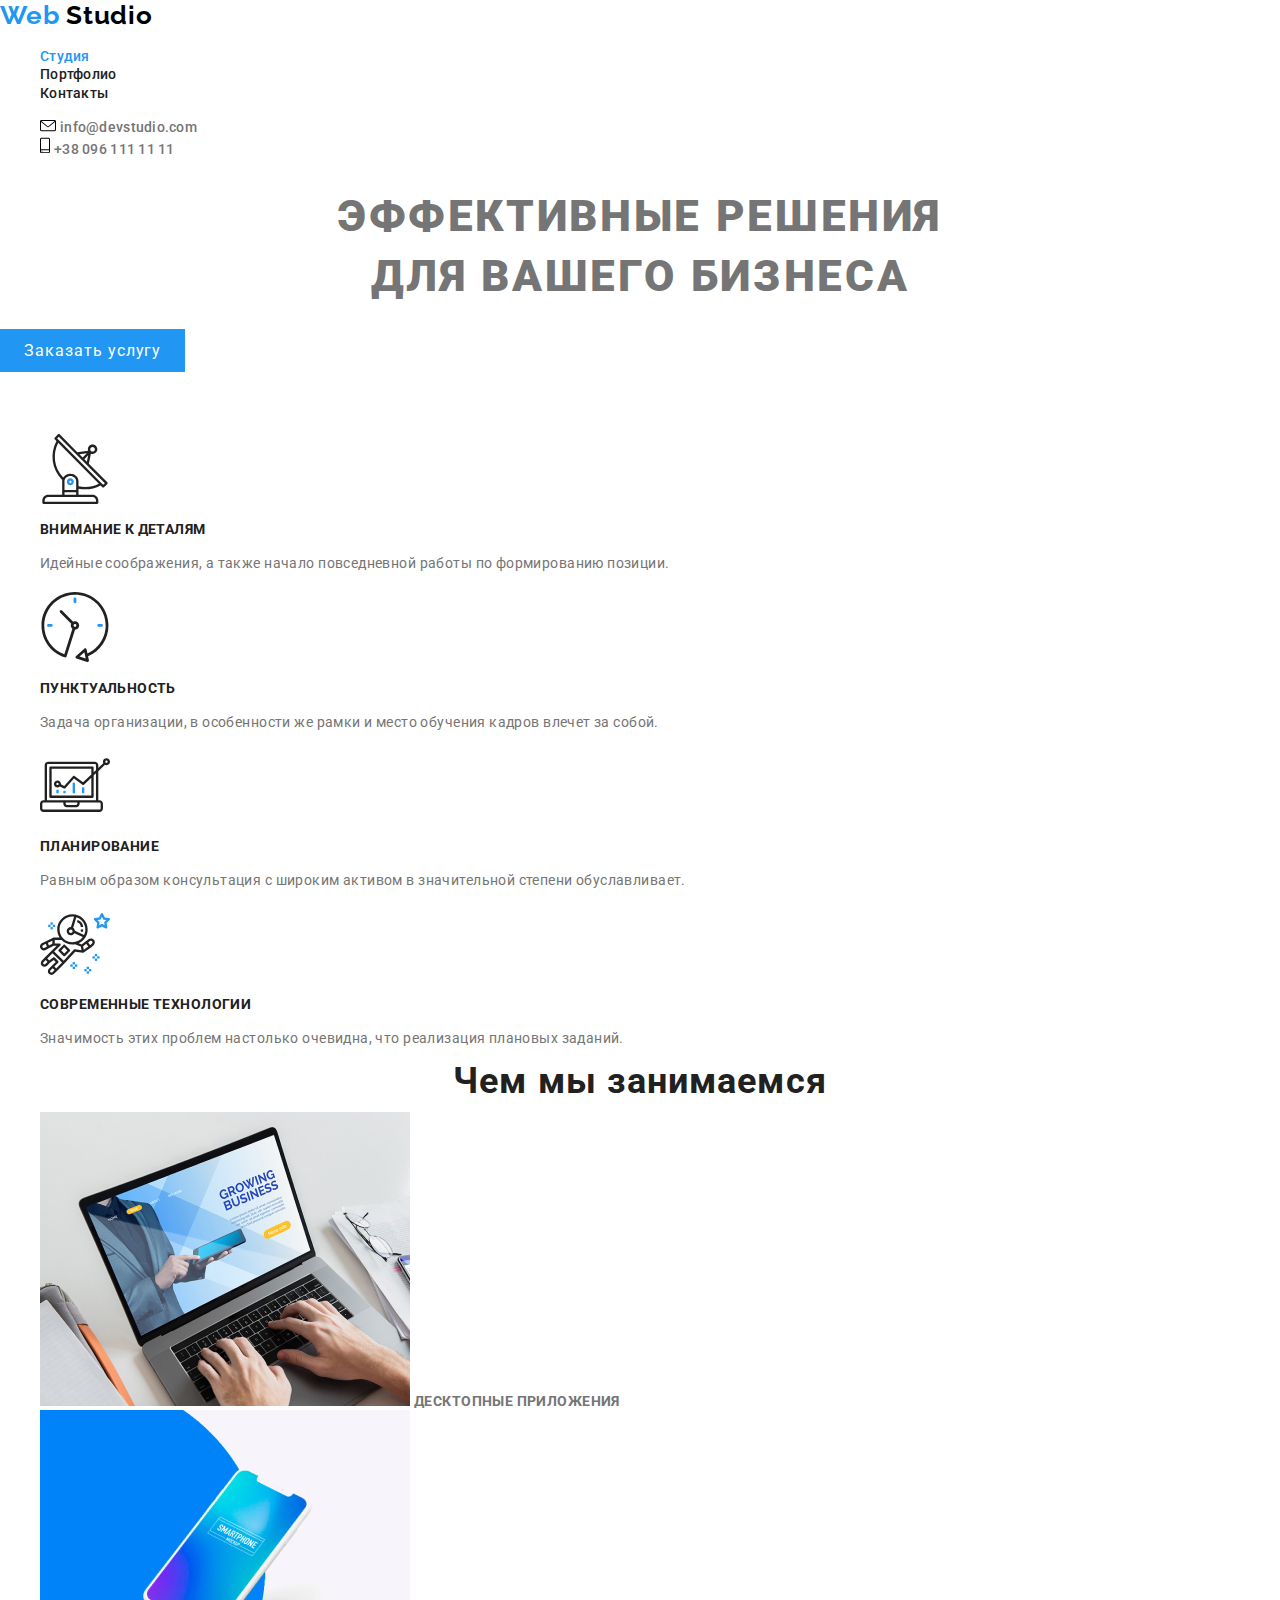
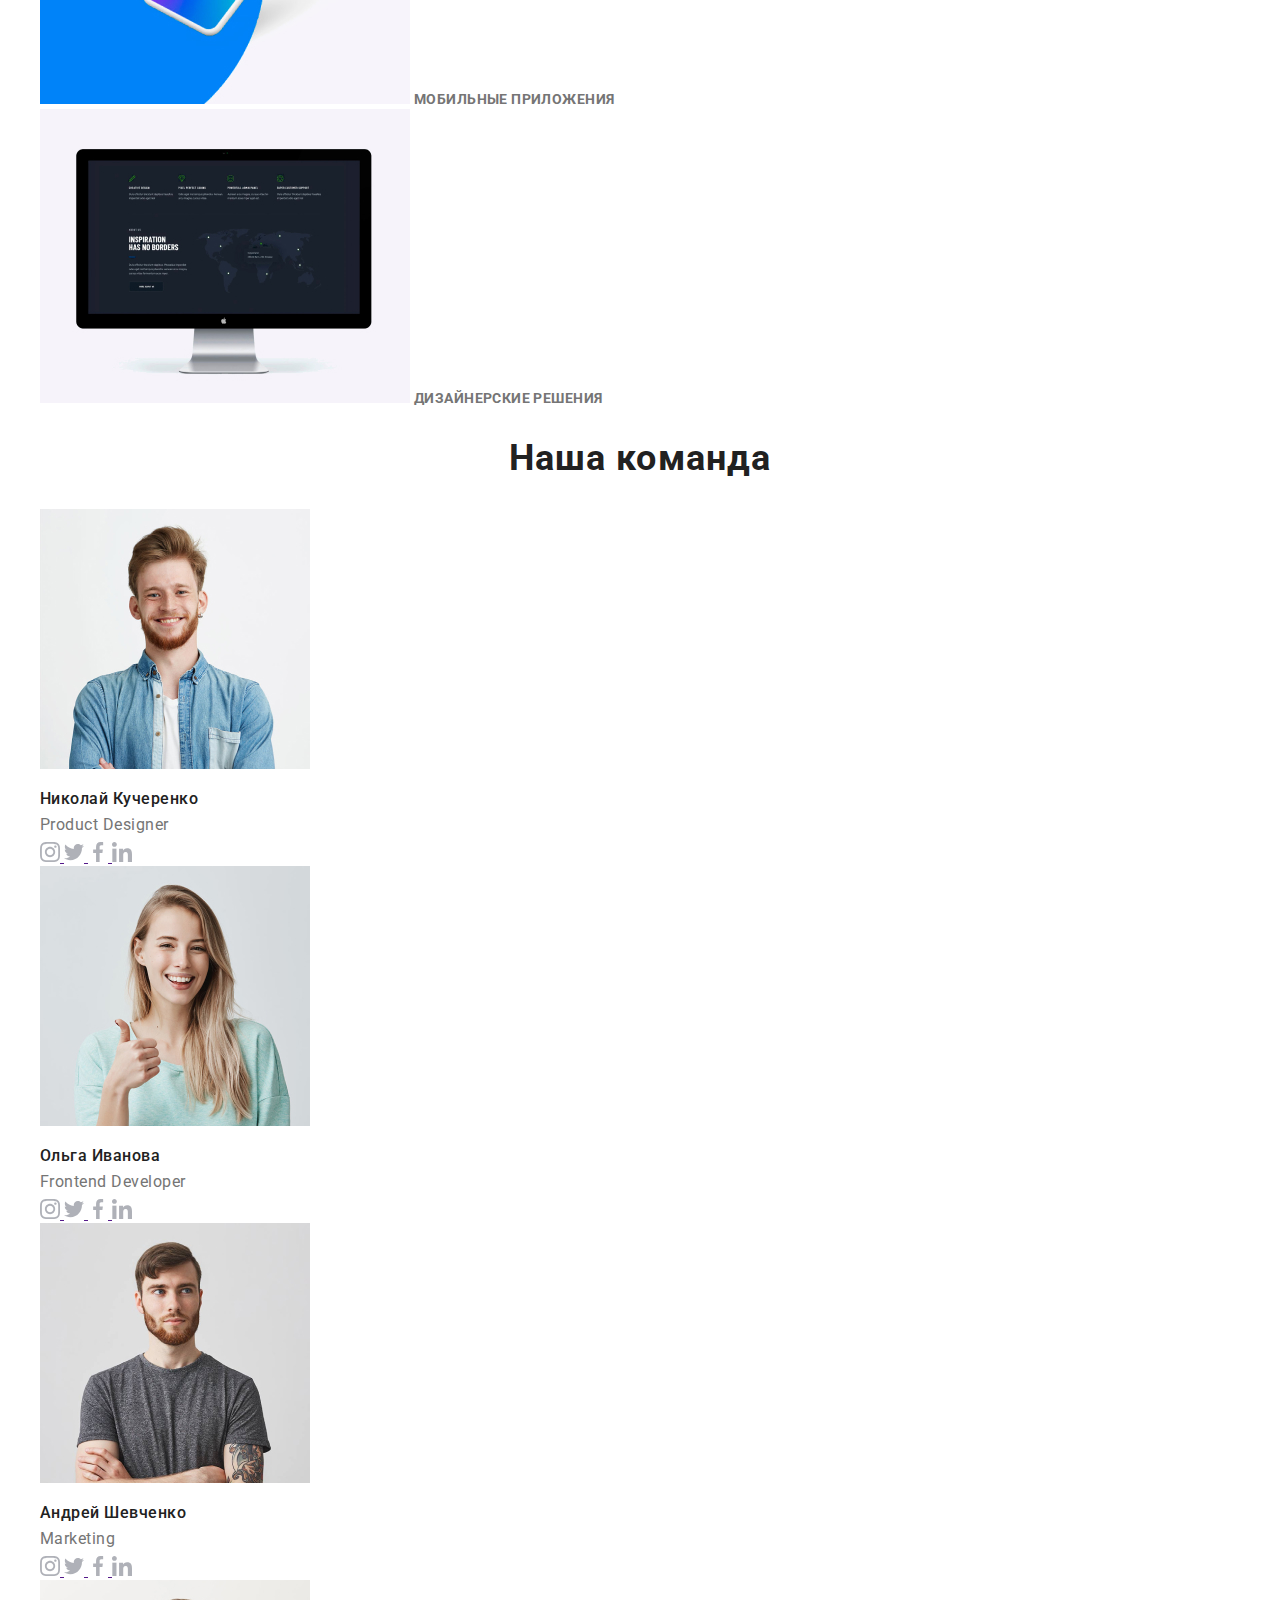
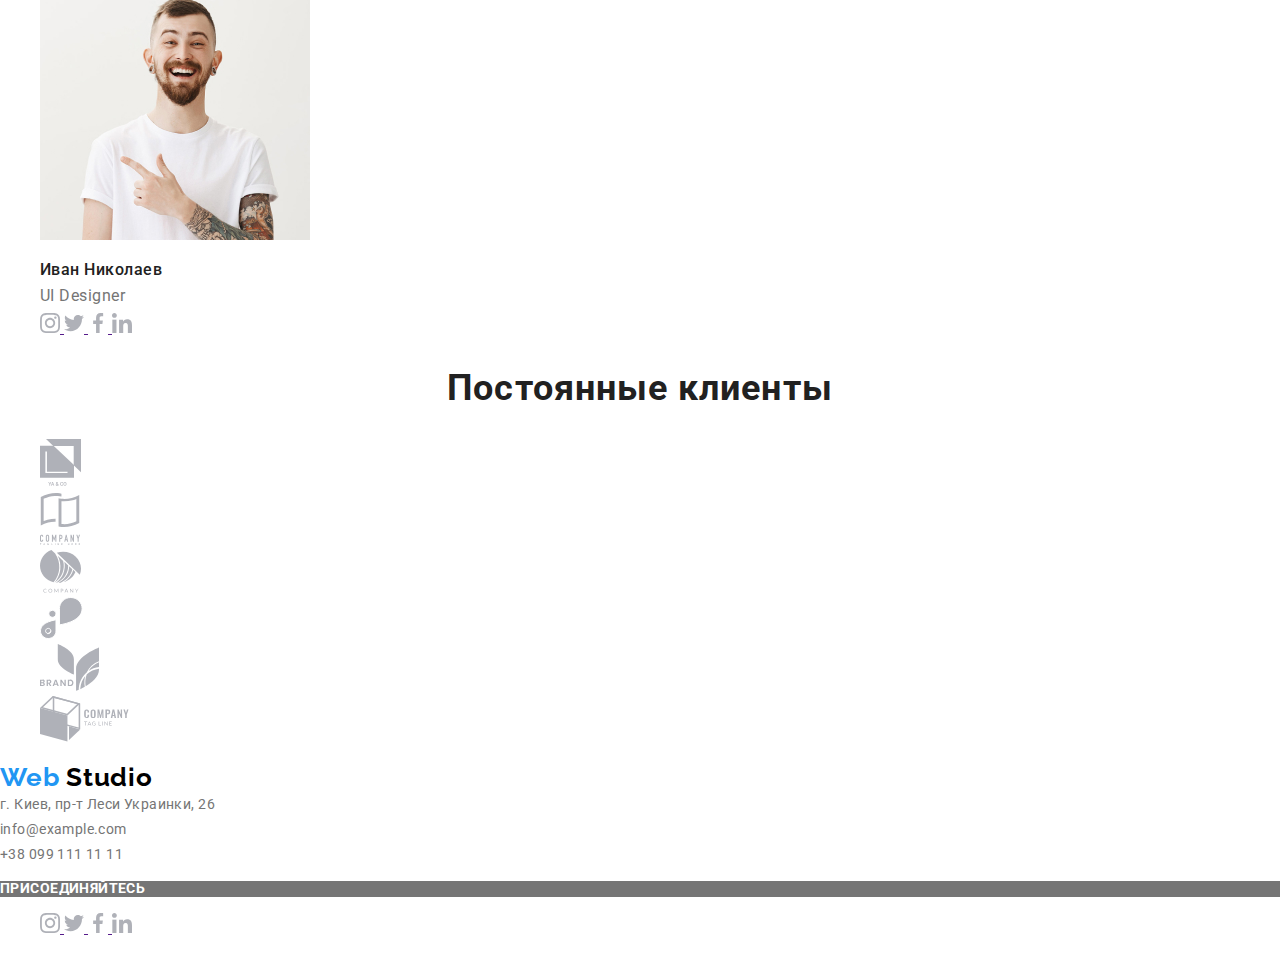
==== index.html @ 9afe27df "HW-2" ====
<!DOCTYPE html>
<html lang="ru">
    <head>
        <meta charset="UTF-8">
        <meta name="viewport" content="width=device-width, initial-scale=1.0">
        <title>Веб студия</title>
        <link href="https://fonts.googleapis.com/css2?family=Raleway:wght@700&family=Roboto:wght@400;500;700;900&display=swap" rel="stylesheet"> 
        <link rel="stylesheet" href="./css/normalize.css">
        <link rel="stylesheet" href="./css/styles-index.css">
    </head>
<body>
    <!--шапка-->
    <header>
        <nav>
            <a class="logo" href="./index.html"> 
                <span class="logo-web" lang="en">Web</span> Studio
            </a>
            <ul class="site-nav">
                <li><a class="site-nav-link current" href="./index.html">Студия</a></li>
                <li><a class="site-nav-link" href="./portfolio.html">Портфолио</a></li>
                <li><a class="site-nav-link" href="">Контакты</a></li>
            </ul>
        </nav>
            <ul class="contacts">
                <li class="contacts-list"><img src="./image/envelope(hover).svg" alt="конверт">
                    <a href="mailto:info@devstudio.com">info@devstudio.com</a></li>
                <li class="contacts-list"><img src="./image/smartphone.svg" alt="смартфон">
                    <a href="tel:+380961111111">+38 096 111 11 11</a></li>
            </ul>
    </header>
    <!--главный контент-->
    <main>
        <section>
            <h1 class="main-title">Эффективные решения<br>для вашего бизнеса</h1>
            <a class="button" href="">Заказать услугу</a>       
        </section>
        <!--секция 1 - наши особенности-->
        <section class="features">
            <h2 class="features-title">Особенности</h2>
            <ul>
                <li><img src="./image/antenna1.svg" alt="антена"></li>
                <li><h3 class="title">Внимание к деталям</h3></li>
                <li><p class="description">Идейные соображения, а также начало повседневной работы по формированию позиции.</p></li>
            </ul>
            <ul>
                <li><img src="./image/clock1.svg" alt="часы"></li>
                <li><h3 class="title">Пунктуальность</h3></li>
                <li><p class="description">Задача организации, в особенности же рамки и место обучения кадров влечет за собой.</p></li>
            </ul>
            <ul>
                <li><img src="./image/diagram1.svg" alt="диаграмма"></li>
                <li><h3 class="title">Планирование</h3></li>
                <li><p class="description">Равным образом консультация с широким активом в значительной степени обуславливает.</p></li>
            </ul>
            <ul>
                <li><img src="./image/astronaut1.svg" alt="астронавт"></li>
                <li><h3 class="title">Современные технологии</h3></li>
                <li><p class="description">Значимость этих проблем настолько очевидна, что реализация плановых заданий.</p></li>
            </ul>
        </section>
        <!--секция 2 - чем мы занимаемся-->
        <section>
            <h2 class="work-title">Чем мы занимаемся</h2>
            <ul class="work-list">
                <li>
                    <img src="./image/nout.jpg" alt="ноутбук">
                    <a href="">Десктопные приложения</a>
                </li>
                <li>
                    <img src="./image/smartphone.jpg" alt="смартфоны">
                    <a href="">Мобильные приложения</a>
                </li>
                <li>
                    <img src="./image/monitor.jpg" alt="монитор">
                    <a href="">Дизайнерские решения</a>
                </li>   
            </ul>
        </section>
        <!--секция 3 - наша команда-->
        <section>
            <h2 class="team-title">Наша команда</h2>
            <ul class="team-list">
                <li>
                    <img src="./image/nikolay.jpg" width="270" alt="Николай Кучеренко">
                    <h3 class="name">Николай Кучеренко</h3>
                    <p class="position" lang="en">Product Designer</p>
                    <a href="">
                        <img src="./image/instagram2.svg" alt="логотип инстаграм">
                    </a>
                    <a href="">
                        <img src="./image/twitter1.svg" alt="логотип твитер">
                    </a>
                    <a href="">
                        <img src="./image/facebook1.svg" alt="логотип фейсбук">
                    </a>
                    <a href="">
                        <img src="./image/linkedin1.svg" alt="логотип линкедин">
                    </a>
                </li>
                <li>
                    <img src="./image/olga.jpg" width="270" alt="Ольга Иванова">
                    <h3 class="name">Ольга Иванова</h3>
                    <p class="position" lang="en">Frontend Developer</p>
                    <a href="">
                        <img src="./image/instagram2.svg" alt="логотип инстаграм">
                    </a>
                    <a href="">
                        <img src="./image/twitter1.svg" alt="логотип твитер">
                    </a>
                    <a href="">
                        <img src="./image/facebook1.svg" alt="логотип фейсбук">
                    </a>
                    <a href="">
                        <img src="./image/linkedin1.svg" alt="логотип линкедин">
                    </a>
                </li><li>
                    <img src="./image/andrey.jpg" width="270" alt="Андрей Шевченко">
                    <h3 class="name">Андрей Шевченко</h3>
                    <p class="position" lang="en">Marketing</p>
                    <a href="">
                        <img src="./image/instagram2.svg" alt="логотип инстаграм">
                    </a>
                    <a href="">
                        <img src="./image/twitter1.svg" alt="логотип твитер">
                    </a>
                    <a href="">
                        <img src="./image/facebook1.svg" alt="логотип фейсбук">
                    </a>
                    <a href="">
                        <img src="./image/linkedin1.svg" alt="логотип линкедин">
                    </a>
                </li><li>
                    <img src="./image/ivan.jpg" width="270" alt="Иван Николаев">
                    <h3 class="name">Иван Николаев</h3>
                    <p class="position" lang="en">UI Designer</p>
                    <a href="">
                        <img src="./image/instagram2.svg" alt="логотип инстаграм">
                    </a>
                    <a href="">
                        <img src="./image/twitter1.svg" alt="логотип твитер">
                    </a>
                    <a href="">
                        <img src="./image/facebook1.svg" alt="логотип фейсбук">
                    </a>
                    <a href="">
                        <img src="./image/linkedin1.svg" alt="логотип линкедин">
                    </a>
                </li>
            </ul>
        </section>
        <!--секция 4 - постоянные клиенты-->
        <section>
            <h2 class="clients-title">Постоянные клиенты</h2>
            <ul class="client-list">
                <li>
                    <a href="">
                        <img src="./image/logo1.svg" alt="логотип клиента 1">
                    </a>
                </li>
                <li>
                    <a href="">
                        <img src="./image/logo2.svg" alt="логотип клиента 2">
                    </a>
                </li>
                <li>
                    <a href="">
                        <img src="./image/logo3.svg" alt="логотип клиента 3">
                    </a>
                </li>
                <li>
                    <a href="">
                        <img src="./image/logo4.svg" alt="логотип клиента 4">
                    </a>
                </li>
                <li>
                    <a href="">
                        <img src="./image/logo5.svg" alt="логотип клиента 5">
                    </a>
                </li>
                <li>
                    <a href="">
                        <img src="./image/logo6.svg" alt="логотип клиента 6">
                    </a>
                </li>
            </ul>

        </section> 
    </main>
    <!--подвал--> 
    <footer>
        <a class="logo" href="./index.html"> 
            <span class="logo-web" lang="en">Web</span> Studio
        </a>
            <address class="address">
                г. Киев, пр-т Леси Украинки, 26
                <br>
                <a href="mailto:info@example.com">info@example.com</a>
                <br>
                <a href="tel:+380991111111">+38 099 111 11 11</a>
            </address>
            <h3 class="network-title">присоединяйтесь</h3>
            <ul class="network-links">                
                <li>
                    <a href="">
                        <img src="./image/instagram2.svg" alt="логотип инстаграм">
                    </a>
                    <a href="">
                        <img src="./image/twitter1.svg" alt="логотип твитер">
                    </a>
                    <a href="">
                        <img src="./image/facebook1.svg" alt="логотип фейсбук">
                    </a>
                    <a href="">
                        <img src="./image/linkedin1.svg" alt="логотип линкедин">
                    </a>
                </li> 
            </ul>    
    </footer>
</body>
</html>
---- css/styles-index.css ----
:root {
    --primary-text-color: #757575;
    --secondary-text-color: #212121;
    --white-text-color: #ffffff;
    --accent-color: #2196F3;
    --logo-color: #000000;
    --background-color: #ffffff;
    --background-secondary-color: #f5f4fa;
    }

body {
    font-family: 'Roboto', sans-serif;
    color: var(--primary-text-color);
    background-color: var(--background-color); 
}

/* оформление логотипа */
.logo {
    text-decoration: none;
    font-family: 'Raleway', sans-serif;
    font-weight: 700;
    font-size: 26px;
    line-height: 1.19;
    letter-spacing: 0.03em;
    color: var(--logo-color);
}

.logo-web {
    color: var(--accent-color);
}

/* навигация сайта */
.site-nav {
    list-style: none;
}

.site-nav-link {
   
    font-weight: 500;
    font-size: 14px;
    line-height: 1.14;
    letter-spacing: 0.02em;
    color: var(--secondary-text-color);
    text-decoration: none;
}

.site-nav-link:hover,
.site-nav-link:focus {
  
    font-weight: 500;
    font-size: 14px;
    line-height: 16px;
    letter-spacing: 0.02em;
    color: var(--accent-color);
}

.site-nav-link.current {
    color: var(--accent-color);
}

/* контакты: почта, телефон */
.contacts {
    list-style: none;
}

.contacts a{
    text-decoration: none;
    font-weight: 500;
    font-size: 14px;
    line-height: 1.14;
    letter-spacing: 0.02em;
    color: var(--primary-text-color);
}

.contacts a:hover,
.contacts a:focus {
    font-weight: 500;
    font-size: 14px;
    line-height: 16px;
    letter-spacing: 0.02em;
    color: var(--accent-color);
}

/* главный контент */
.main-title {
    font-weight: 900;
    font-size: 44px;
    line-height: 1.36;
    text-align: center;
    letter-spacing: 0.06em;
    text-transform: uppercase;
    color: var(--primary-text-color);
}

/* button */
.button {
    text-decoration: none;
    color: var(--background-color);
    background-color: var(--accent-color);
    font-size: 16px;
    line-height: 30px;
    padding: 12px 24px;
    letter-spacing: 0.06em;
    border: 2pc;
    
}

/* наши особенности */
.features li {
    list-style: none; 
}

.features-title {
    visibility: hidden;
}

.features .title {
    font-weight: 700;
    font-size: 14px;
    line-height: 1.14;
    letter-spacing: 0.03em;
    text-transform: uppercase;
    color: var(--secondary-text-color);
}

.features .description {
    
font-size: 14px;
line-height: 1.71;
letter-spacing: 0.03em;
color: var(--primary-text-color);
}

/* чем мы занимаемся */
.work-list {
    list-style: none;
}

.work-title {
    font-weight: 700;
    font-size: 36px;
    line-height: 1.17px;
    text-align: center;
    letter-spacing: 0.03em;
    color: var(--secondary-text-color);
}

.work-list a {
    text-decoration: none;
    font-weight: 700;
    font-size: 14px;
    line-height: 1.14;
    text-align: center;
    letter-spacing: 0.03em;
    text-transform: uppercase;
    color: var(--primary-text-color);

}

/* наша команда */
.team-title {
    font-weight: 700;
    font-size: 36px;
    line-height: 1.17;
    text-align: center;
    letter-spacing: 0.03em;
    color: var(--secondary-text-color);
}

.team-list {
    list-style: none;
}

.name {
    font-weight: 500;
    font-size: 16px;
    line-height: 1.19;
    text-align: left;
    letter-spacing: 0.03em;
    color: var(--secondary-text-color);    
}

.position {
    font-size: 16px;
    line-height: 1.19px;
    text-align: left;
    letter-spacing: 0.03em;
    color: var(--primary-text-color);
}
/* постоянные клиенты */
.clients-title {
    font-weight: 700;
    font-size: 36px;
    line-height: 1.17;
    text-align: center;
    letter-spacing: 0.03em;
    color: var(--secondary-text-color);
}

.client-list {
    list-style: none;
}

/* подвал */
.address {
    font-style: normal;
    font-size: 14px;
    line-height: 1.71;
    letter-spacing: 0.03em;
}
.address a {
    text-decoration: none;
    font-size: 14px;
    line-height: 24px;
    letter-spacing: 0.03em;
    color: var(--primary-text-color);
}

.network-title {
    font-weight: 700;
    font-size: 14px;
    line-height: 1.14;
    letter-spacing: 0.03em;
    text-transform: uppercase;
    color: var(--white-text-color);
    background-color: var(--primary-text-color);
}

.network-links {
    list-style: none;
}

/* главный контент портфолио */

.filter {
    visibility: hidden;
}

.filter-button {
    list-style: none;
}

.filter-button button {
    font-weight: 500;
    font-size: 16px;
    line-height: 1.625;
    text-align: left;
    letter-spacing: 0.03em;
    color: var(--secondary-text-color);
    background-color: transparent;
}

/* список проектов */

.projects {
    list-style: none;
}

.projects a {
    text-decoration: none;
}

.projects .title {
    font-weight: 700;
    font-size: 18px;
    line-height: 2;
    letter-spacing: 0.06em;
    color: var(--secondary-text-color);
}

.projects .description {
    font-size: 16px;
    line-height: 1.875;
    letter-spacing: 0.03em;
    color: var(--primary-text-color);
}

.projects .details {
    font-size: 18px;
    line-height: 1.56;
    letter-spacing: 0.03em;
    color: var(--white-text-color);
    /* цвет фона удалить после позиционирования */
    background-color: var(--primary-text-color);
}
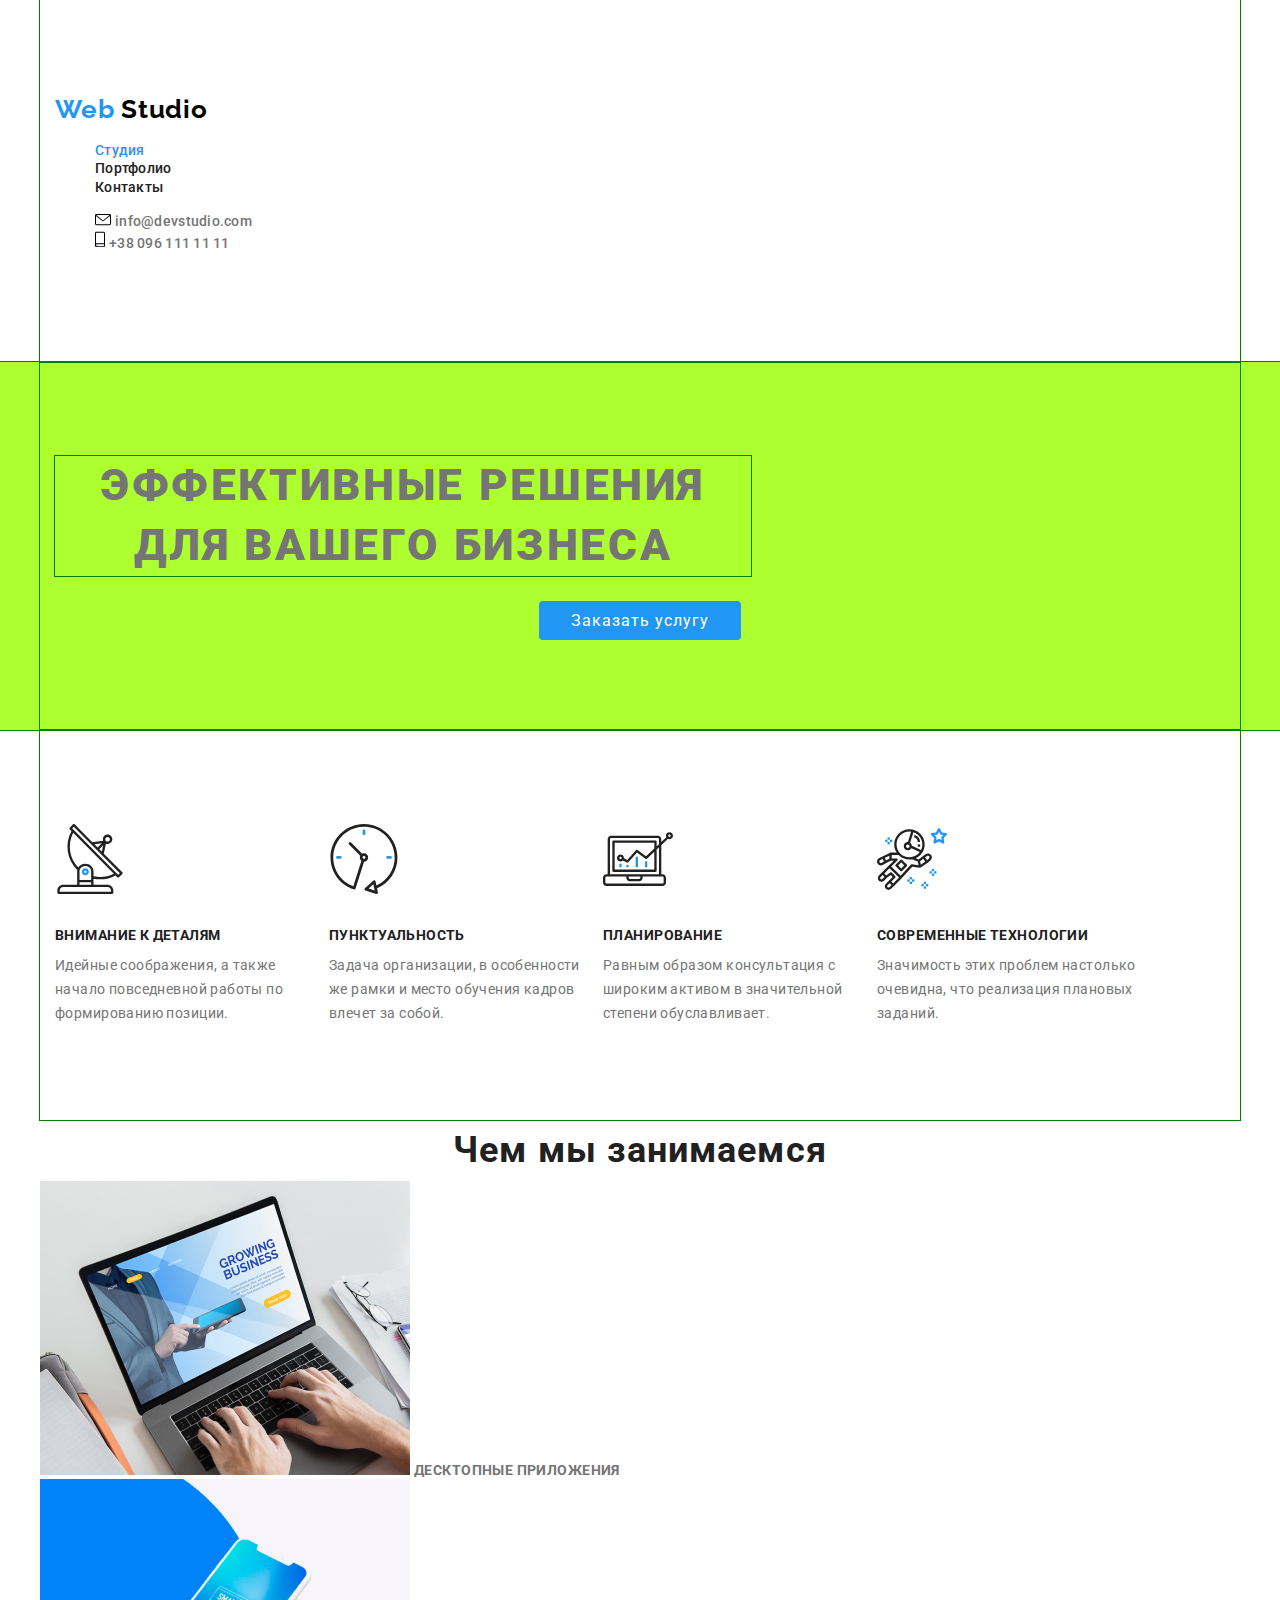
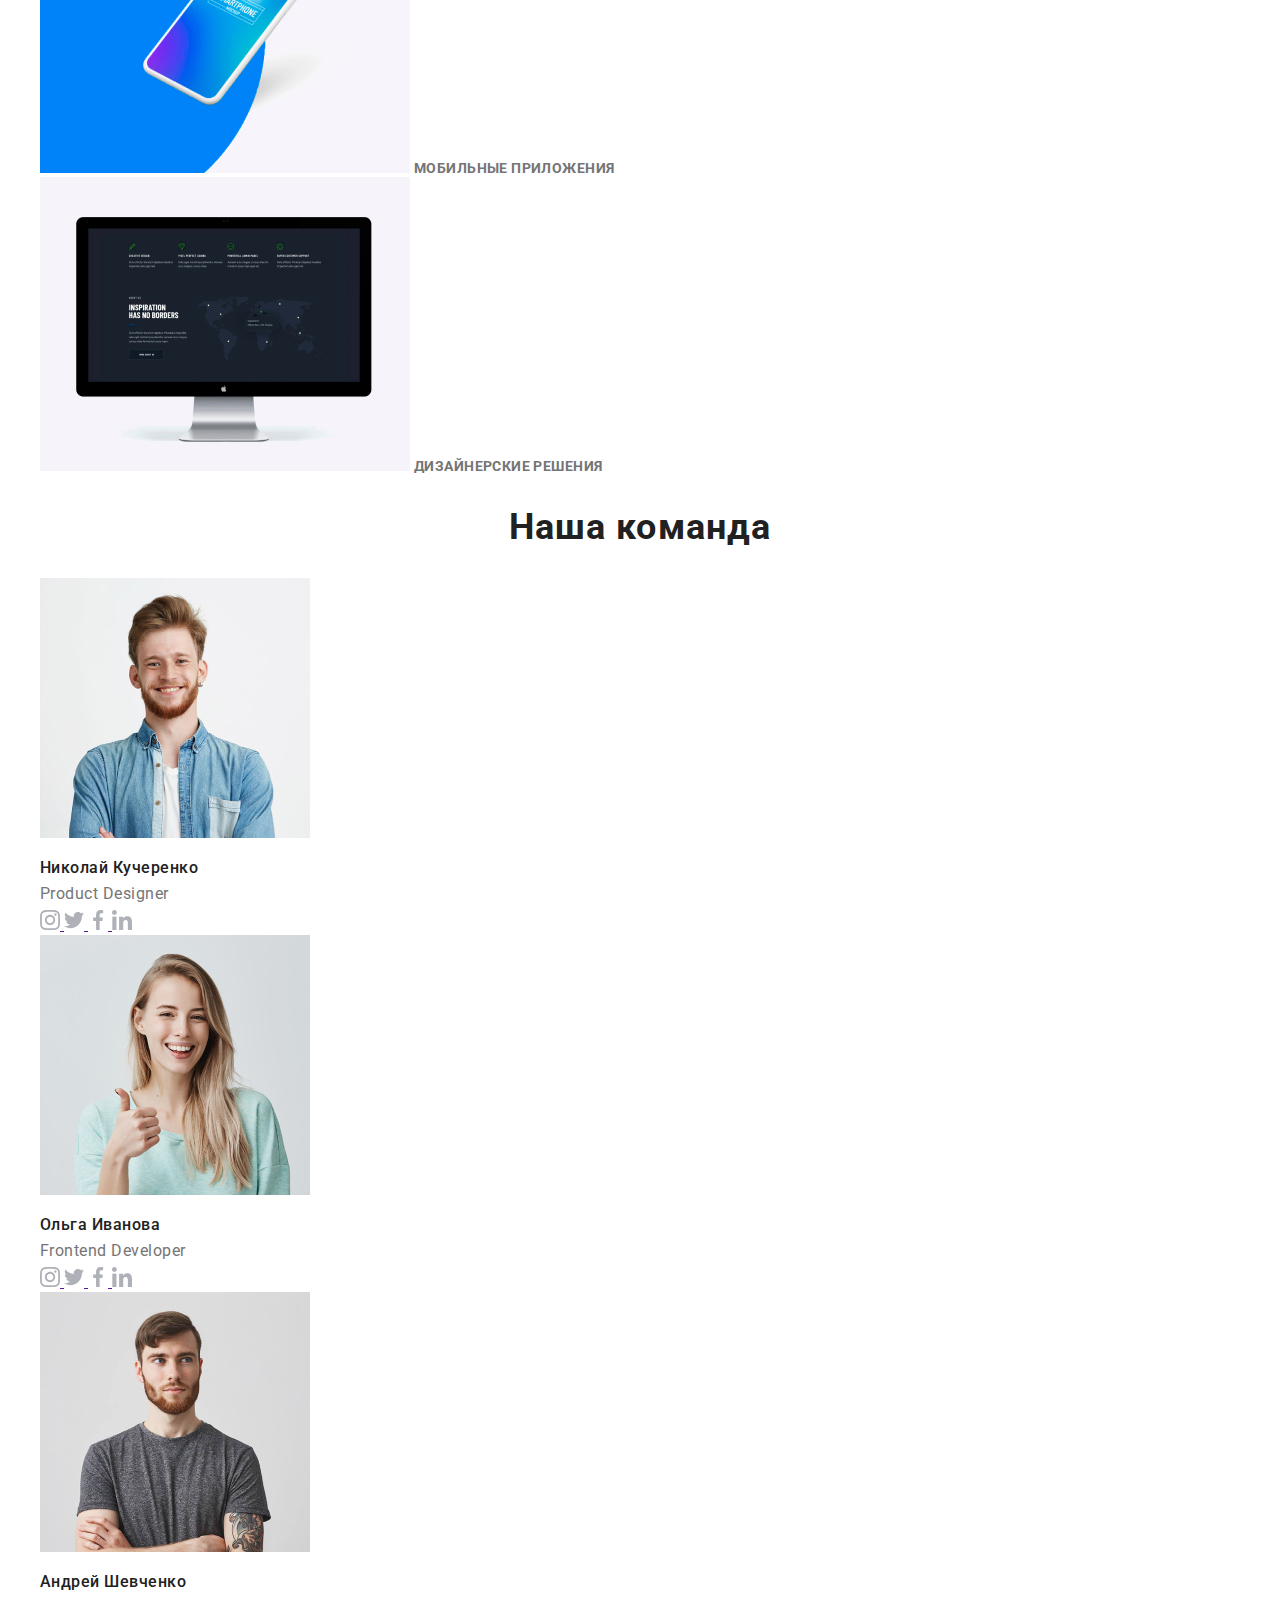
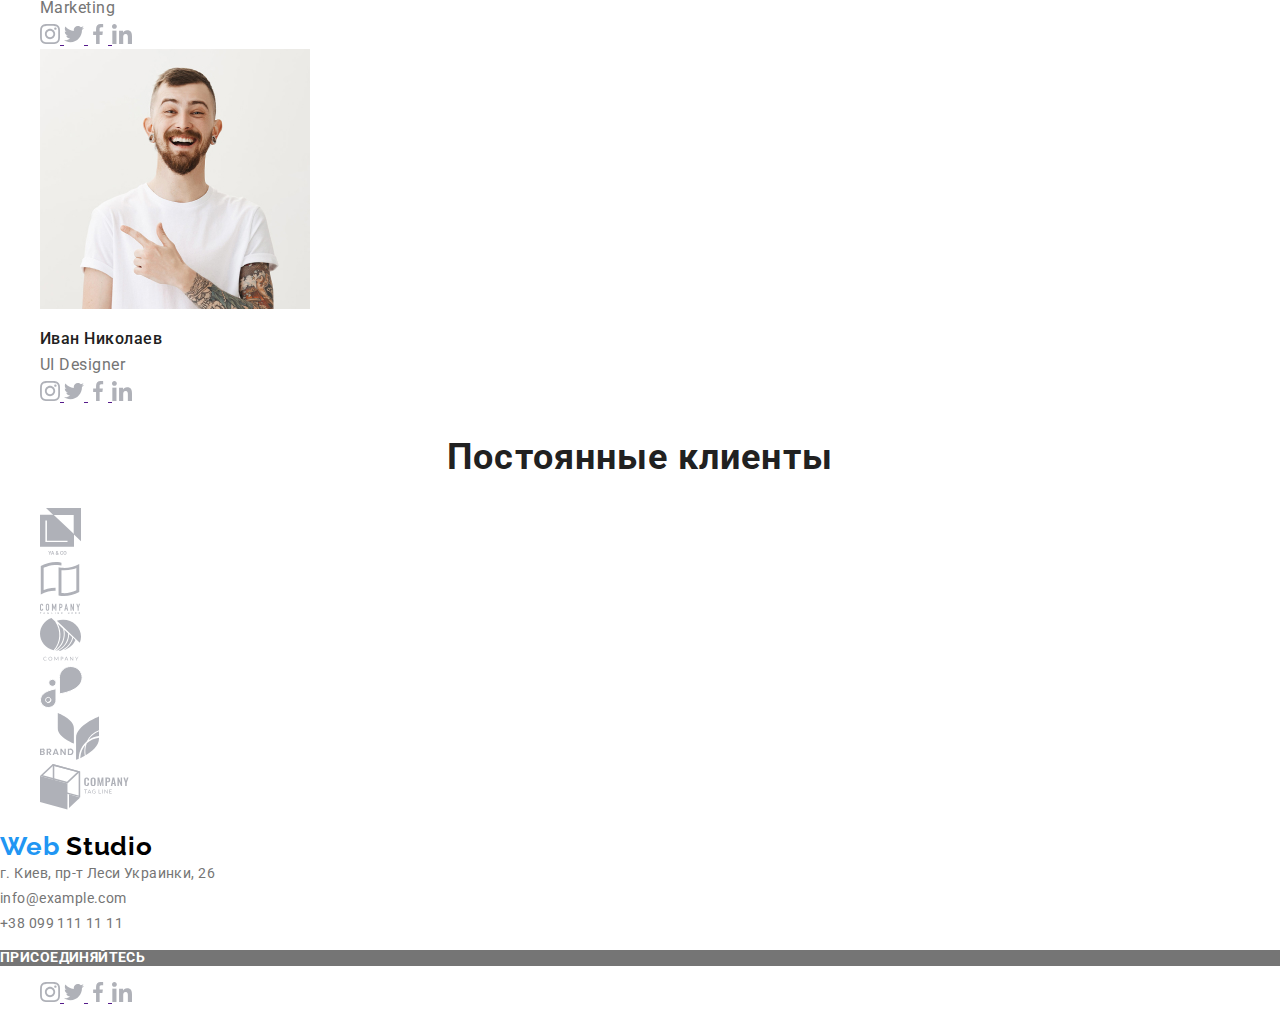
==== commit 9bc369c8: "особенности" ====
--- a/index.html
+++ b/index.html
@@ -1,62 +1,68 @@
 <!DOCTYPE html>
 <html lang="ru">
     <head>
+        <meta name="viewport" content="width=device-width, initial-scale=1.0">
         <meta charset="UTF-8">
-        <meta name="viewport" content="width=device-width, initial-scale=1.0">
+        <link href="https://fonts.googleapis.com/css2?family=Raleway:wght@700&family=Roboto:wght@400;500;700;900&display=swap" rel="stylesheet"> 
         <title>Веб студия</title>
-        <link href="https://fonts.googleapis.com/css2?family=Raleway:wght@700&family=Roboto:wght@400;500;700;900&display=swap" rel="stylesheet"> 
-        <link rel="stylesheet" href="./css/normalize.css">
+        <link rel="stylesheet" href="https://cdnjs.cloudflare.com/ajax/libs/modern-normalize/0.7.0/modern-normalize.min.css">
         <link rel="stylesheet" href="./css/styles-index.css">
     </head>
 <body>
     <!--шапка-->
-    <header>
-        <nav>
-            <a class="logo" href="./index.html"> 
-                <span class="logo-web" lang="en">Web</span> Studio
-            </a>
-            <ul class="site-nav">
-                <li><a class="site-nav-link current" href="./index.html">Студия</a></li>
-                <li><a class="site-nav-link" href="./portfolio.html">Портфолио</a></li>
-                <li><a class="site-nav-link" href="">Контакты</a></li>
-            </ul>
-        </nav>
-            <ul class="contacts">
-                <li class="contacts-list"><img src="./image/envelope(hover).svg" alt="конверт">
-                    <a href="mailto:info@devstudio.com">info@devstudio.com</a></li>
-                <li class="contacts-list"><img src="./image/smartphone.svg" alt="смартфон">
-                    <a href="tel:+380961111111">+38 096 111 11 11</a></li>
-            </ul>
+    <header class="hat">
+        <div class="container">
+            <nav>
+                <a class="logo" href="./index.html"> 
+                    <span class="logo-web" lang="en">Web</span> Studio
+                </a>
+                <ul class="site-nav">
+                    <li><a class="site-nav-link current" href="./index.html">Студия</a></li>
+                    <li><a class="site-nav-link" href="./portfolio.html">Портфолио</a></li>
+                    <li><a class="site-nav-link" href="">Контакты</a></li>
+                </ul>
+            </nav>
+                <ul class="contacts">
+                    <li class="contacts-list"><img src="./image/envelope(hover).svg" alt="конверт">
+                        <a href="mailto:info@devstudio.com">info@devstudio.com</a></li>
+                    <li class="contacts-list"><img src="./image/smartphone.svg" alt="смартфон">
+                        <a href="tel:+380961111111">+38 096 111 11 11</a></li>
+                </ul>
+        </div>
     </header>
     <!--главный контент-->
     <main>
-        <section>
-            <h1 class="main-title">Эффективные решения<br>для вашего бизнеса</h1>
-            <a class="button" href="">Заказать услугу</a>       
+        <section class="hero">
+            <div class="container">
+                <h1 class="main-title">Эффективные решения<br>для вашего бизнеса</h1>
+                <a class="button" href="">Заказать услугу</a>       
+            </div>
         </section>
         <!--секция 1 - наши особенности-->
         <section class="features">
-            <h2 class="features-title">Особенности</h2>
-            <ul>
-                <li><img src="./image/antenna1.svg" alt="антена"></li>
-                <li><h3 class="title">Внимание к деталям</h3></li>
-                <li><p class="description">Идейные соображения, а также начало повседневной работы по формированию позиции.</p></li>
-            </ul>
-            <ul>
-                <li><img src="./image/clock1.svg" alt="часы"></li>
-                <li><h3 class="title">Пунктуальность</h3></li>
-                <li><p class="description">Задача организации, в особенности же рамки и место обучения кадров влечет за собой.</p></li>
-            </ul>
-            <ul>
-                <li><img src="./image/diagram1.svg" alt="диаграмма"></li>
-                <li><h3 class="title">Планирование</h3></li>
-                <li><p class="description">Равным образом консультация с широким активом в значительной степени обуславливает.</p></li>
-            </ul>
-            <ul>
-                <li><img src="./image/astronaut1.svg" alt="астронавт"></li>
-                <li><h3 class="title">Современные технологии</h3></li>
-                <li><p class="description">Значимость этих проблем настолько очевидна, что реализация плановых заданий.</p></li>
-            </ul>
+            <div class="container">
+                <h2 class="features-title">Особенности</h2>
+                <ul class="features-item">
+                    <li><img src="./image/antenna1.svg" alt="антена"></li>
+                    <li><h3 class="title">Внимание к деталям</h3></li>
+                    <li><p class="description">Идейные соображения, а также начало повседневной работы по формированию позиции.</p></li>
+                </ul>
+                <ul class="features-item">
+                    <li><img src="./image/clock1.svg" alt="часы"></li>
+                    <li><h3 class="title">Пунктуальность</h3></li>
+                    <li><p class="description">Задача организации, в особенности же рамки и место обучения кадров влечет за собой.</p></li>
+                </ul>
+                <ul class="features-item">
+                    <li><img src="./image/diagram1.svg" alt="диаграмма"></li>
+                    <li><h3 class="title">Планирование</h3></li>
+                    <li><p class="description">Равным образом консультация с широким активом в значительной степени обуславливает.</p></li>
+                </ul>
+                <ul class="features-item">
+                    <li><img src="./image/astronaut1.svg" alt="астронавт"></li>
+                    <li><h3 class="title">Современные технологии</h3></li>
+                    <li><p class="description">Значимость этих проблем настолько очевидна, что реализация плановых заданий.</p></li>
+                </ul>
+            </div>
         </section>
         <!--секция 2 - чем мы занимаемся-->
         <section>
--- a/css/styles-index.css
+++ b/css/styles-index.css
@@ -1,3 +1,13 @@
+html {
+    box-sizing: border-box;
+  }
+  
+  *,
+  *::before,
+  *::after {
+    box-sizing: inherit;
+  }
+  
 :root {
     --primary-text-color: #757575;
     --secondary-text-color: #212121;
@@ -12,6 +22,20 @@
     font-family: 'Roboto', sans-serif;
     color: var(--primary-text-color);
     background-color: var(--background-color); 
+    margin: 0;
+}
+
+.container {
+    outline: 1px solid green;
+    width: 1200px;
+    padding: 94px 15px;
+    margin-left: auto;
+    margin-right: auto;
+
+}
+
+.hat {
+    background-color: var(--background-color);
 }
 
 /* оформление логотипа */
@@ -82,14 +106,24 @@
 }
 
 /* главный контент */
+.hero {
+    display: block;
+    text-align: center;
+    background-color: greenyellow;
+    outline: 1px solid green;
+}
+
 .main-title {
     font-weight: 900;
     font-size: 44px;
     line-height: 1.36;
-    text-align: center;
     letter-spacing: 0.06em;
     text-transform: uppercase;
     color: var(--primary-text-color);
+    width: 696px;
+    outline: 1px solid green;
+    margin-top: 0;
+    margin-bottom: 30px;
 }
 
 /* button */
@@ -99,19 +133,37 @@
     background-color: var(--accent-color);
     font-size: 16px;
     line-height: 30px;
-    padding: 12px 24px;
+    padding: 10px 32px;
     letter-spacing: 0.06em;
-    border: 2pc;
+    border: 2px; 
+    border-radius: 4px;
+    width: 200px;
     
 }
 
 /* наши особенности */
+.features {
+    margin: 0;
+}
+
+.features-item {
+    display: inline-block;
+    width: 270px;
+    margin-top: 0;
+    margin-bottom: 0px;
+    padding: 0;
+}
+
 .features li {
     list-style: none; 
 }
 
 .features-title {
-    visibility: hidden;
+    /* visibility: hidden; */
+    display: none;
+}
+.features-item img {
+    margin-bottom: 30px;
 }
 
 .features .title {
@@ -121,6 +173,8 @@
     letter-spacing: 0.03em;
     text-transform: uppercase;
     color: var(--secondary-text-color);
+    margin-top: 0;
+    margin-bottom: 10px;
 }
 
 .features .description {
@@ -129,6 +183,8 @@
 line-height: 1.71;
 letter-spacing: 0.03em;
 color: var(--primary-text-color);
+margin-top: 0;
+margin-bottom: 0;
 }
 
 /* чем мы занимаемся */
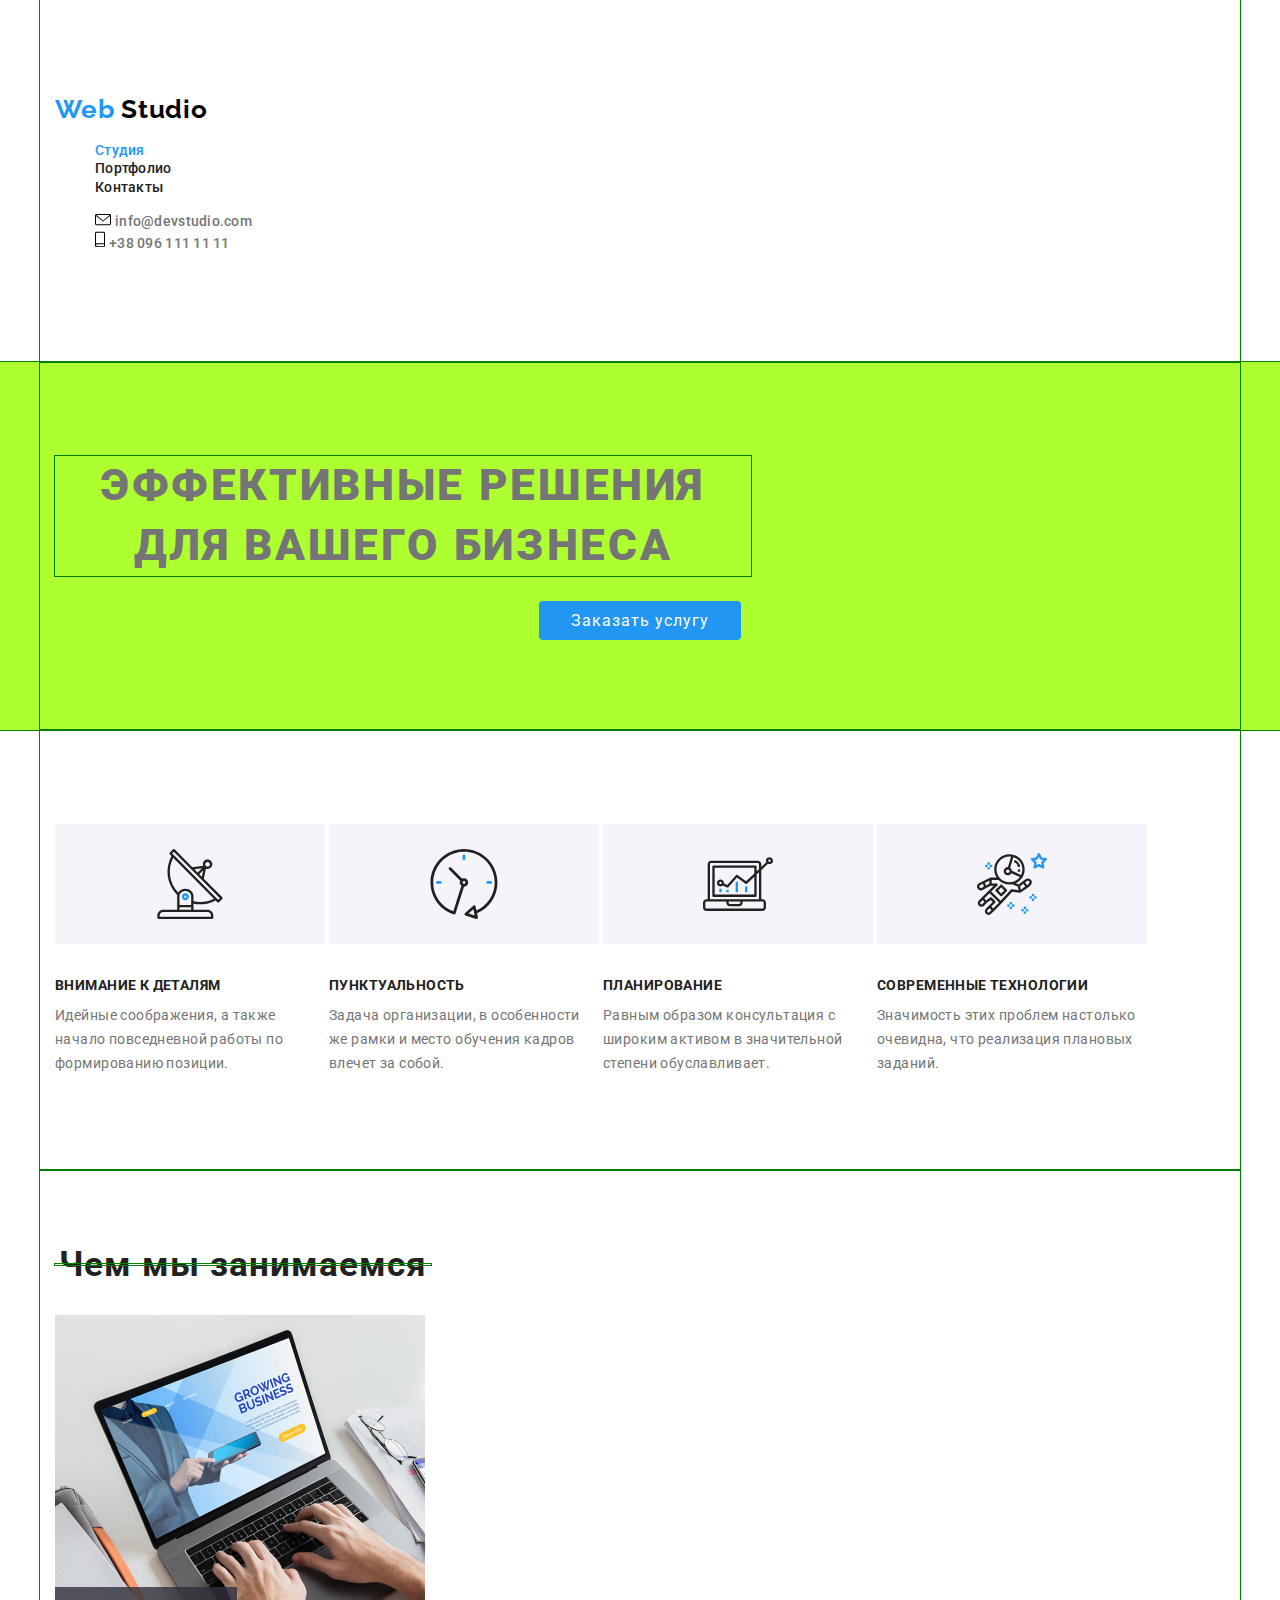
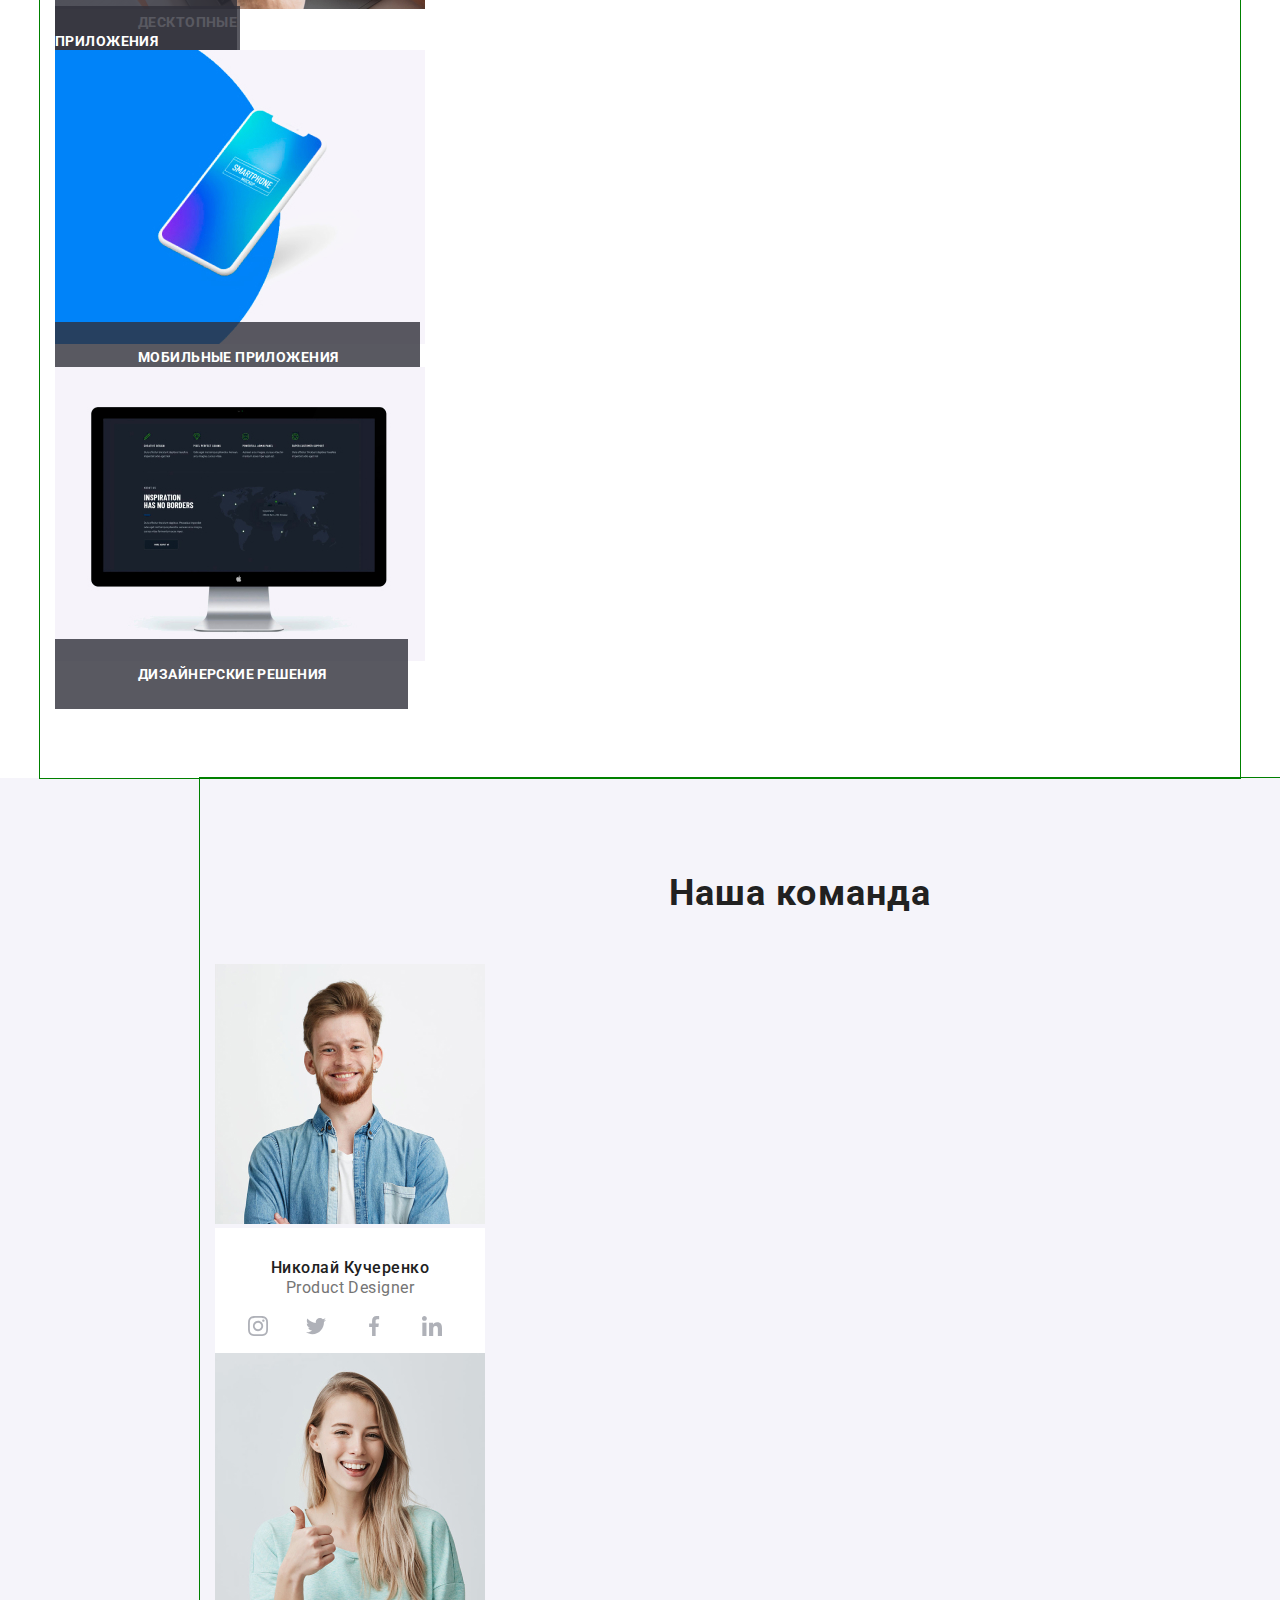
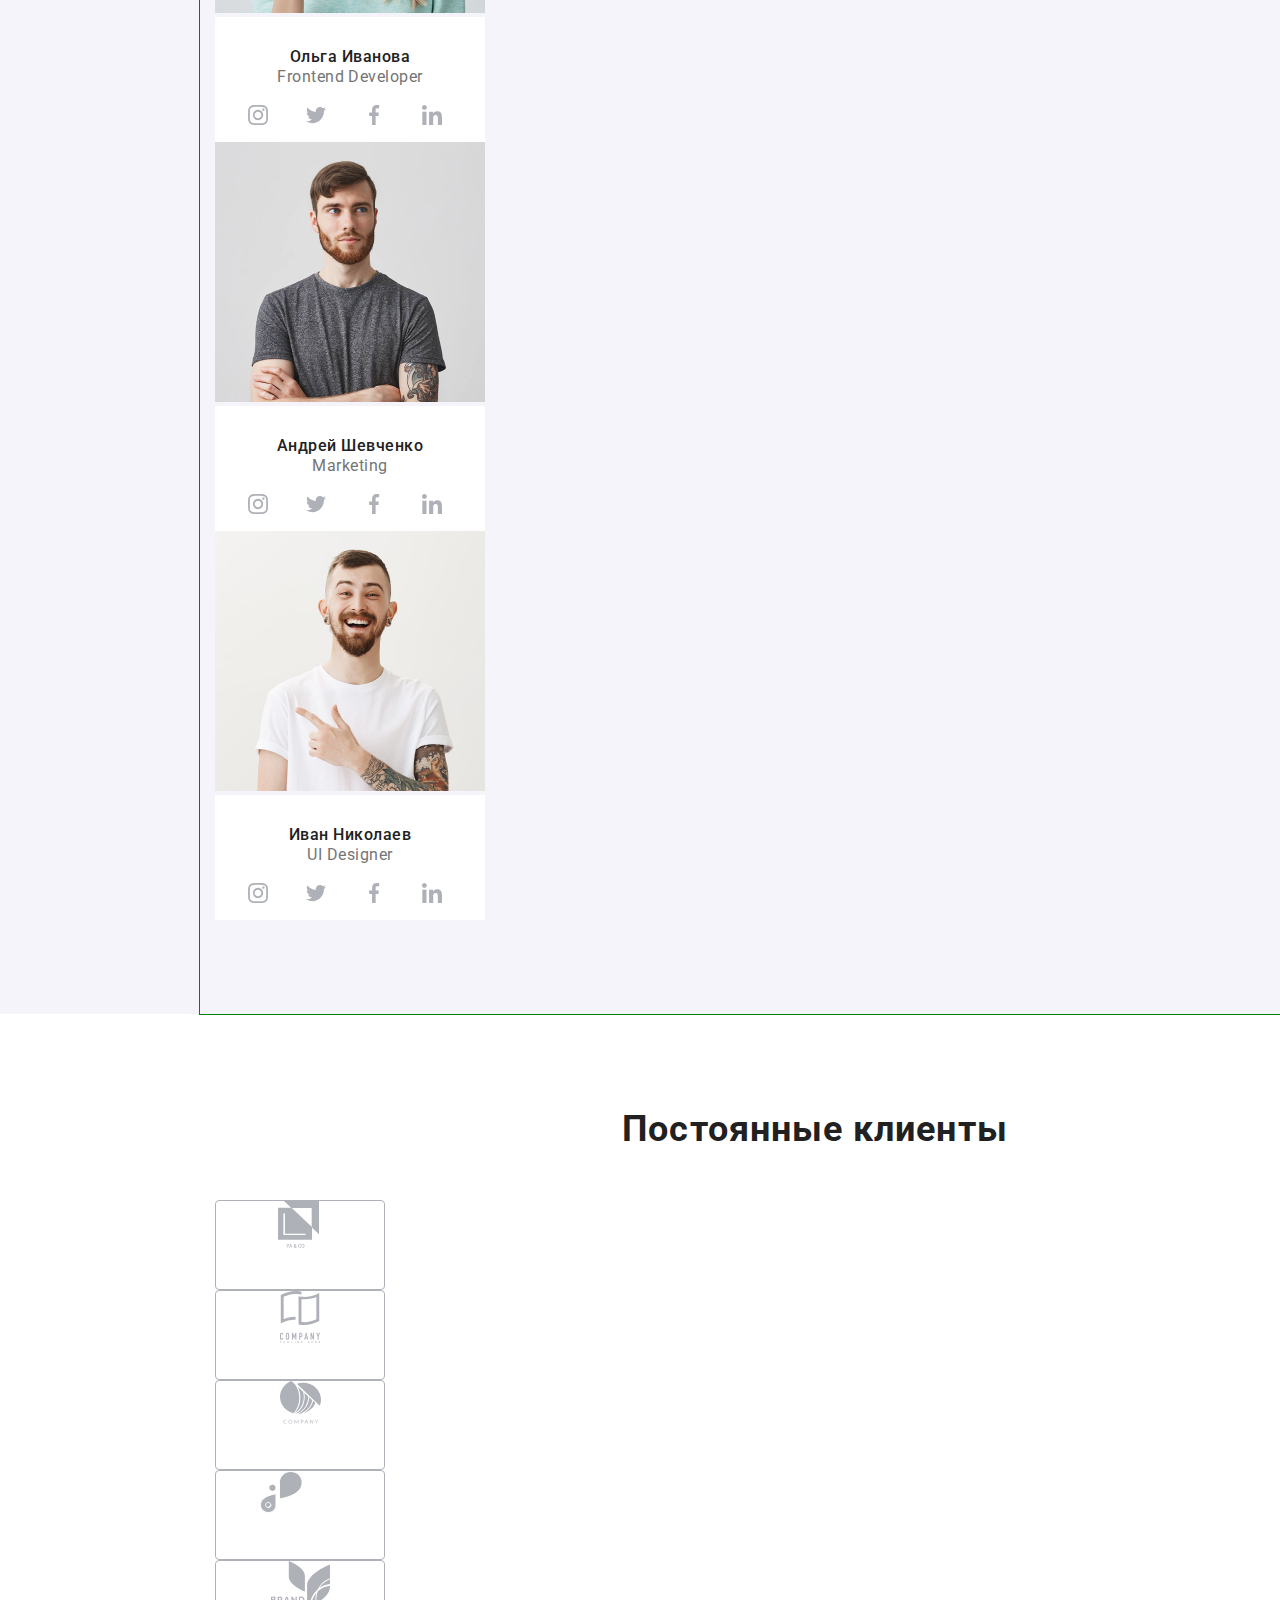
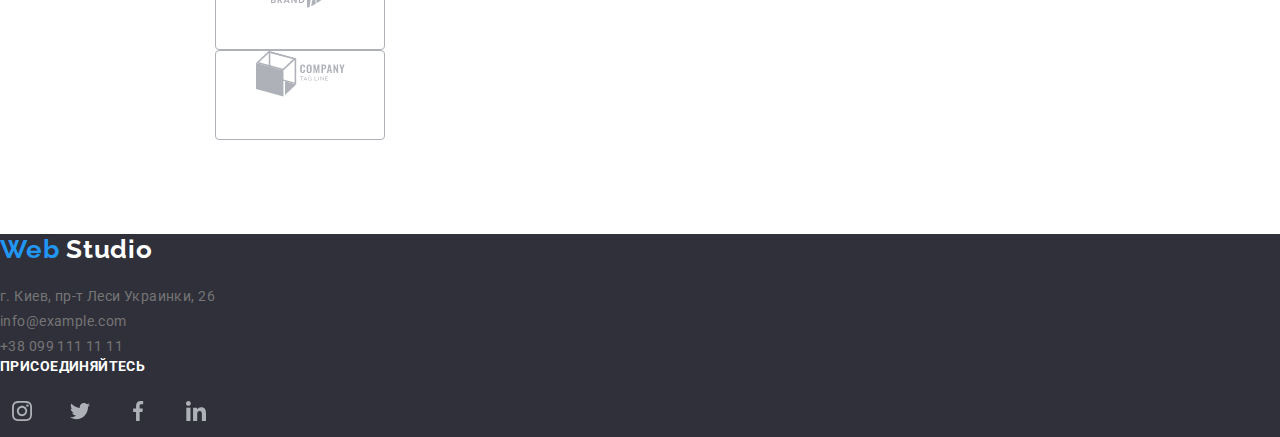
==== commit d1fe33e1: "изменение индекс" ====
--- a/index.html
+++ b/index.html
@@ -66,144 +66,161 @@
         </section>
         <!--секция 2 - чем мы занимаемся-->
         <section>
-            <h2 class="work-title">Чем мы занимаемся</h2>
-            <ul class="work-list">
-                <li>
-                    <img src="./image/nout.jpg" alt="ноутбук">
-                    <a href="">Десктопные приложения</a>
-                </li>
-                <li>
-                    <img src="./image/smartphone.jpg" alt="смартфоны">
-                    <a href="">Мобильные приложения</a>
-                </li>
-                <li>
-                    <img src="./image/monitor.jpg" alt="монитор">
-                    <a href="">Дизайнерские решения</a>
-                </li>   
-            </ul>
+            <div class="container">
+                <h2 class="work-title">Чем мы занимаемся</h2>
+                <ul class="work-list">
+                    <li>
+                        <img src="./image/nout.jpg" alt="ноутбук">
+                        <a href="">Десктопные приложения</a>
+                    </li>
+                    <li>
+                        <img src="./image/smartphone.jpg" alt="смартфоны">
+                        <a href="">Мобильные приложения</a>
+                    </li>
+                    <li>
+                        <img src="./image/monitor.jpg" alt="монитор">
+                        <a href="">Дизайнерские решения</a>
+                    </li>   
+                </ul>
+            </div>
         </section>
         <!--секция 3 - наша команда-->
-        <section>
-            <h2 class="team-title">Наша команда</h2>
-            <ul class="team-list">
+        <section class="team">
+            <div class="container">
+                <h2 class="team-title">Наша команда</h2>
+                <ul class="team-list">
                 <li>
                     <img src="./image/nikolay.jpg" width="270" alt="Николай Кучеренко">
-                    <h3 class="name">Николай Кучеренко</h3>
-                    <p class="position" lang="en">Product Designer</p>
-                    <a href="">
-                        <img src="./image/instagram2.svg" alt="логотип инстаграм">
-                    </a>
-                    <a href="">
-                        <img src="./image/twitter1.svg" alt="логотип твитер">
-                    </a>
-                    <a href="">
-                        <img src="./image/facebook1.svg" alt="логотип фейсбук">
-                    </a>
-                    <a href="">
-                        <img src="./image/linkedin1.svg" alt="логотип линкедин">
-                    </a>
+                    <div class="description">
+                        <h3 class="name">Николай Кучеренко</h3>
+                        <p class="position" lang="en">Product Designer</p>
+                        <a href="">
+                            <img src="./image/instagram2.svg" alt="логотип инстаграм">
+                        </a>
+                        <a href="">
+                            <img src="./image/twitter1.svg" alt="логотип твитер">
+                        </a>
+                        <a href="">
+                            <img src="./image/facebook1.svg" alt="логотип фейсбук">
+                        </a>
+                        <a href="">
+                            <img src="./image/linkedin1.svg" alt="логотип линкедин">
+                        </a>
+                    </div>
                 </li>
                 <li>
                     <img src="./image/olga.jpg" width="270" alt="Ольга Иванова">
-                    <h3 class="name">Ольга Иванова</h3>
-                    <p class="position" lang="en">Frontend Developer</p>
-                    <a href="">
-                        <img src="./image/instagram2.svg" alt="логотип инстаграм">
-                    </a>
-                    <a href="">
-                        <img src="./image/twitter1.svg" alt="логотип твитер">
-                    </a>
-                    <a href="">
-                        <img src="./image/facebook1.svg" alt="логотип фейсбук">
-                    </a>
-                    <a href="">
-                        <img src="./image/linkedin1.svg" alt="логотип линкедин">
-                    </a>
+                    <div class="description">
+                        <h3 class="name">Ольга Иванова</h3>
+                        <p class="position" lang="en">Frontend Developer</p>
+                        <a href="">
+                            <img src="./image/instagram2.svg" alt="логотип инстаграм">
+                        </a>
+                        <a href="">
+                            <img src="./image/twitter1.svg" alt="логотип твитер">
+                        </a>
+                        <a href="">
+                            <img src="./image/facebook1.svg" alt="логотип фейсбук">
+                        </a>
+                        <a href="">
+                            <img src="./image/linkedin1.svg" alt="логотип линкедин">
+                        </a>
+                    </div>
                 </li><li>
                     <img src="./image/andrey.jpg" width="270" alt="Андрей Шевченко">
-                    <h3 class="name">Андрей Шевченко</h3>
-                    <p class="position" lang="en">Marketing</p>
-                    <a href="">
-                        <img src="./image/instagram2.svg" alt="логотип инстаграм">
-                    </a>
-                    <a href="">
-                        <img src="./image/twitter1.svg" alt="логотип твитер">
-                    </a>
-                    <a href="">
-                        <img src="./image/facebook1.svg" alt="логотип фейсбук">
-                    </a>
-                    <a href="">
-                        <img src="./image/linkedin1.svg" alt="логотип линкедин">
-                    </a>
+                    <div class="description">
+                        <h3 class="name">Андрей Шевченко</h3>
+                        <p class="position" lang="en">Marketing</p>
+                        <a href="">
+                            <img src="./image/instagram2.svg" alt="логотип инстаграм">
+                        </a>
+                        <a href="">
+                            <img src="./image/twitter1.svg" alt="логотип твитер">
+                        </a>
+                        <a href="">
+                            <img src="./image/facebook1.svg" alt="логотип фейсбук">
+                        </a>
+                        <a href="">
+                            <img src="./image/linkedin1.svg" alt="логотип линкедин">
+                        </a>
+                    </div>
                 </li><li>
                     <img src="./image/ivan.jpg" width="270" alt="Иван Николаев">
-                    <h3 class="name">Иван Николаев</h3>
-                    <p class="position" lang="en">UI Designer</p>
-                    <a href="">
-                        <img src="./image/instagram2.svg" alt="логотип инстаграм">
-                    </a>
-                    <a href="">
-                        <img src="./image/twitter1.svg" alt="логотип твитер">
-                    </a>
-                    <a href="">
-                        <img src="./image/facebook1.svg" alt="логотип фейсбук">
-                    </a>
-                    <a href="">
-                        <img src="./image/linkedin1.svg" alt="логотип линкедин">
-                    </a>
+                    <div class="description">
+                        <h3 class="name">Иван Николаев</h3>
+                        <p class="position" lang="en">UI Designer</p>
+                        <a href="">
+                            <img src="./image/instagram2.svg" alt="логотип инстаграм">
+                        </a>
+                        <a href="">
+                            <img src="./image/twitter1.svg" alt="логотип твитер">
+                        </a>
+                        <a href="">
+                            <img src="./image/facebook1.svg" alt="логотип фейсбук">
+                        </a>
+                        <a href="">
+                            <img src="./image/linkedin1.svg" alt="логотип линкедин">
+                        </a>
+                    </div>
                 </li>
-            </ul>
+                </ul>
+            </div>
         </section>
         <!--секция 4 - постоянные клиенты-->
-        <section>
-            <h2 class="clients-title">Постоянные клиенты</h2>
-            <ul class="client-list">
-                <li>
-                    <a href="">
-                        <img src="./image/logo1.svg" alt="логотип клиента 1">
-                    </a>
-                </li>
-                <li>
-                    <a href="">
-                        <img src="./image/logo2.svg" alt="логотип клиента 2">
-                    </a>
-                </li>
-                <li>
-                    <a href="">
-                        <img src="./image/logo3.svg" alt="логотип клиента 3">
-                    </a>
-                </li>
-                <li>
-                    <a href="">
-                        <img src="./image/logo4.svg" alt="логотип клиента 4">
-                    </a>
-                </li>
-                <li>
-                    <a href="">
-                        <img src="./image/logo5.svg" alt="логотип клиента 5">
-                    </a>
-                </li>
-                <li>
-                    <a href="">
-                        <img src="./image/logo6.svg" alt="логотип клиента 6">
-                    </a>
-                </li>
-            </ul>
-
+        <section class="clients">
+            <div class="container-clients">
+                <h2 class="clients-title">Постоянные клиенты</h2>
+                <ul class="client-list">
+                    <li>
+                        <a class="rectangle" href="">
+                            <img src="./image/logo1.svg" alt="логотип клиента 1">
+                        </a>
+                    </li>
+                    <li>
+                        <a class="rectangle" href="">
+                            <img src="./image/logo2.svg" alt="логотип клиента 2">
+                        </a>
+                    </li>
+                    <li>
+                        <a class="rectangle" href="">
+                            <img src="./image/logo3.svg" alt="логотип клиента 3">
+                        </a>
+                    </li>
+                    <li>
+                        <a class="rectangle" href="">
+                            <img src="./image/logo4.svg" alt="логотип клиента 4">
+                        </a>
+                    </li>
+                    <li>
+                        <a class="rectangle" href="">
+                            <img src="./image/logo5.svg" alt="логотип клиента 5">
+                        </a>
+                    </li>
+                    <li>
+                        <a class="rectangle" href="">
+                            <img src="./image/logo6.svg" alt="логотип клиента 6">
+                        </a>
+                    </li>
+                </ul>
+            </div>
         </section> 
     </main>
     <!--подвал--> 
-    <footer>
-        <a class="logo" href="./index.html"> 
-            <span class="logo-web" lang="en">Web</span> Studio
-        </a>
-            <address class="address">
-                г. Киев, пр-т Леси Украинки, 26
-                <br>
-                <a href="mailto:info@example.com">info@example.com</a>
-                <br>
-                <a href="tel:+380991111111">+38 099 111 11 11</a>
-            </address>
+    <footer class="footer">
+        <div class="footer-address">
+            <a class="logo" href="./index.html"> 
+                <span class="logo-web" lang="en">Web</span>
+                <span class="logo-studio"> Studio</span>
+            </a>
+                <address class="address">
+                    г. Киев, пр-т Леси Украинки, 26
+                    <br>
+                    <a href="mailto:info@example.com">info@example.com</a>
+                    <br>
+                    <a href="tel:+380991111111">+38 099 111 11 11</a>
+                </address>
+        </div>
+        <div class="network">
             <h3 class="network-title">присоединяйтесь</h3>
             <ul class="network-links">                
                 <li>
@@ -220,7 +237,8 @@
                         <img src="./image/linkedin1.svg" alt="логотип линкедин">
                     </a>
                 </li> 
-            </ul>    
+            </ul>
+        </div>    
     </footer>
 </body>
 </html>--- a/css/styles-index.css
+++ b/css/styles-index.css
@@ -16,6 +16,8 @@
     --logo-color: #000000;
     --background-color: #ffffff;
     --background-secondary-color: #f5f4fa;
+    --background-third-color: rgba(47, 48, 58, 0.8);
+    --background-footer: #2F303A;
     }
 
 body {
@@ -51,6 +53,9 @@
 
 .logo-web {
     color: var(--accent-color);
+}
+.logo-studio {
+    color: var(--white-text-color);
 }
 
 /* навигация сайта */
@@ -164,6 +169,8 @@
 }
 .features-item img {
     margin-bottom: 30px;
+    background-color: var(--background-secondary-color);
+    padding: 25px 100px;
 }
 
 .features .title {
@@ -189,16 +196,24 @@
 
 /* чем мы занимаемся */
 .work-list {
-    list-style: none;
+    /* display: inline-block; */
+    width: 370px;
+    list-style: none;
+    margin: 0;
+    padding: 0;
 }
 
 .work-title {
     font-weight: 700;
-    font-size: 36px;
+    font-size: 35px;
     line-height: 1.17px;
     text-align: center;
     letter-spacing: 0.03em;
     color: var(--secondary-text-color);
+    margin-top: 0;
+    margin-bottom: 50px;
+    width: 376px;
+    outline: 1px solid green;
 }
 
 .work-list a {
@@ -209,11 +224,18 @@
     text-align: center;
     letter-spacing: 0.03em;
     text-transform: uppercase;
-    color: var(--primary-text-color);
+    color: var(--white-text-color);
+    background-color: var(--background-third-color);
+    padding: 27px 82px 27px 83px;
 
 }
 
 /* наша команда */
+.team {
+    width: 1600px;
+    background-color: var(--background-secondary-color);
+}
+
 .team-title {
     font-weight: 700;
     font-size: 36px;
@@ -221,29 +243,58 @@
     text-align: center;
     letter-spacing: 0.03em;
     color: var(--secondary-text-color);
+    margin-top: 0;
+    margin-bottom: 50px;
 }
 
 .team-list {
-    list-style: none;
+    display: inline-block;
+    list-style: none;
+    margin: 0;
+    padding: 0;
+}
+
+.team-list .description {
+    width: 270px;
+    padding-top: 30px;
+    text-align: center;
+    background-color: var(--background-color);
+}
+
+.team-list .description a {
+    text-decoration: none;
+}
+.team-list .description img {
+    padding: 12px;
+    margin-right: 10px;
 }
 
 .name {
     font-weight: 500;
     font-size: 16px;
     line-height: 1.19;
-    text-align: left;
-    letter-spacing: 0.03em;
-    color: var(--secondary-text-color);    
+    letter-spacing: 0.03em;
+    color: var(--secondary-text-color);  
+    margin-top: 0;
+    margin-bottom: 10px;  
 }
 
 .position {
     font-size: 16px;
     line-height: 1.19px;
-    text-align: left;
-    letter-spacing: 0.03em;
-    color: var(--primary-text-color);
+    letter-spacing: 0.03em;
+    color: var(--primary-text-color);
+    margin-top: 0;
+    margin-bottom: 16px;
 }
 /* постоянные клиенты */
+.clients {
+    padding: 94px 215px;
+    width: 1600px;
+}
+.container-clients {
+    width: 1200px;
+}
 .clients-title {
     font-weight: 700;
     font-size: 36px;
@@ -251,18 +302,45 @@
     text-align: center;
     letter-spacing: 0.03em;
     color: var(--secondary-text-color);
+    margin-top: 0;
+    margin-bottom: 50px;
 }
 
 .client-list {
     list-style: none;
+    padding: 0;
+    margin: 0;
+}
+.rectangle {
+    display: inline-block;
+    border: 1px solid #AFB1B8;
+    border-radius: 4px;
+    width: 170px;
+    height: 90px;
+    text-align: center;
 }
 
 /* подвал */
+.footer {
+    background-color:var(--background-footer);
+    width: 1600px;
+}
+
+.footer-address {
+    margin: 0;
+    width: 270px;
+}
+
+.network {
+    margin: 0;
+    width: 270px;
+}
 .address {
     font-style: normal;
     font-size: 14px;
     line-height: 1.71;
     letter-spacing: 0.03em;
+    padding-top: 20px;
 }
 .address a {
     text-decoration: none;
@@ -279,13 +357,23 @@
     letter-spacing: 0.03em;
     text-transform: uppercase;
     color: var(--white-text-color);
-    background-color: var(--primary-text-color);
+    margin-top: 0;
+    margin-bottom: 20;
 }
 
 .network-links {
     list-style: none;
-}
-
+    margin: 0;
+    padding: 0;
+}
+
+.network-links a {
+    text-decoration: none;
+}
+.network-links img {
+    padding: 12px;
+    margin-right: 10px;
+}
 /* главный контент портфолио */
 
 .filter {
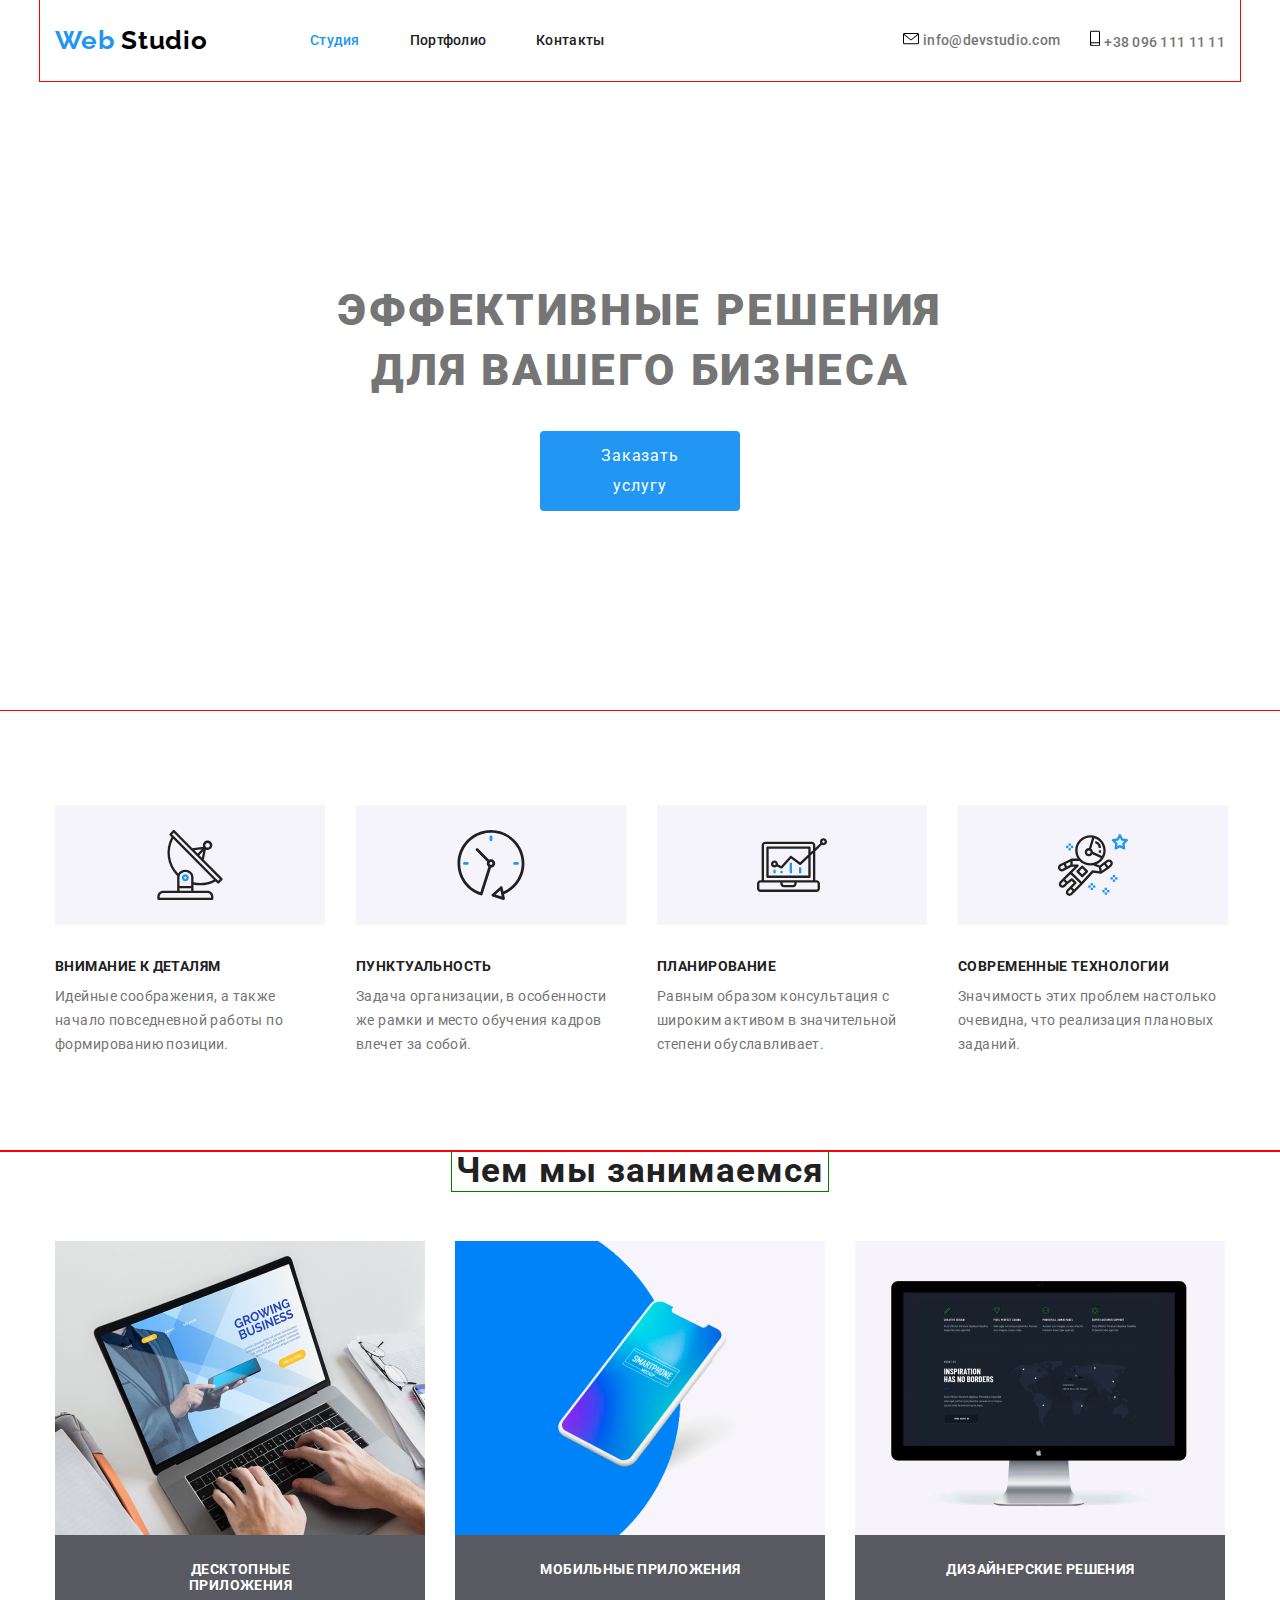
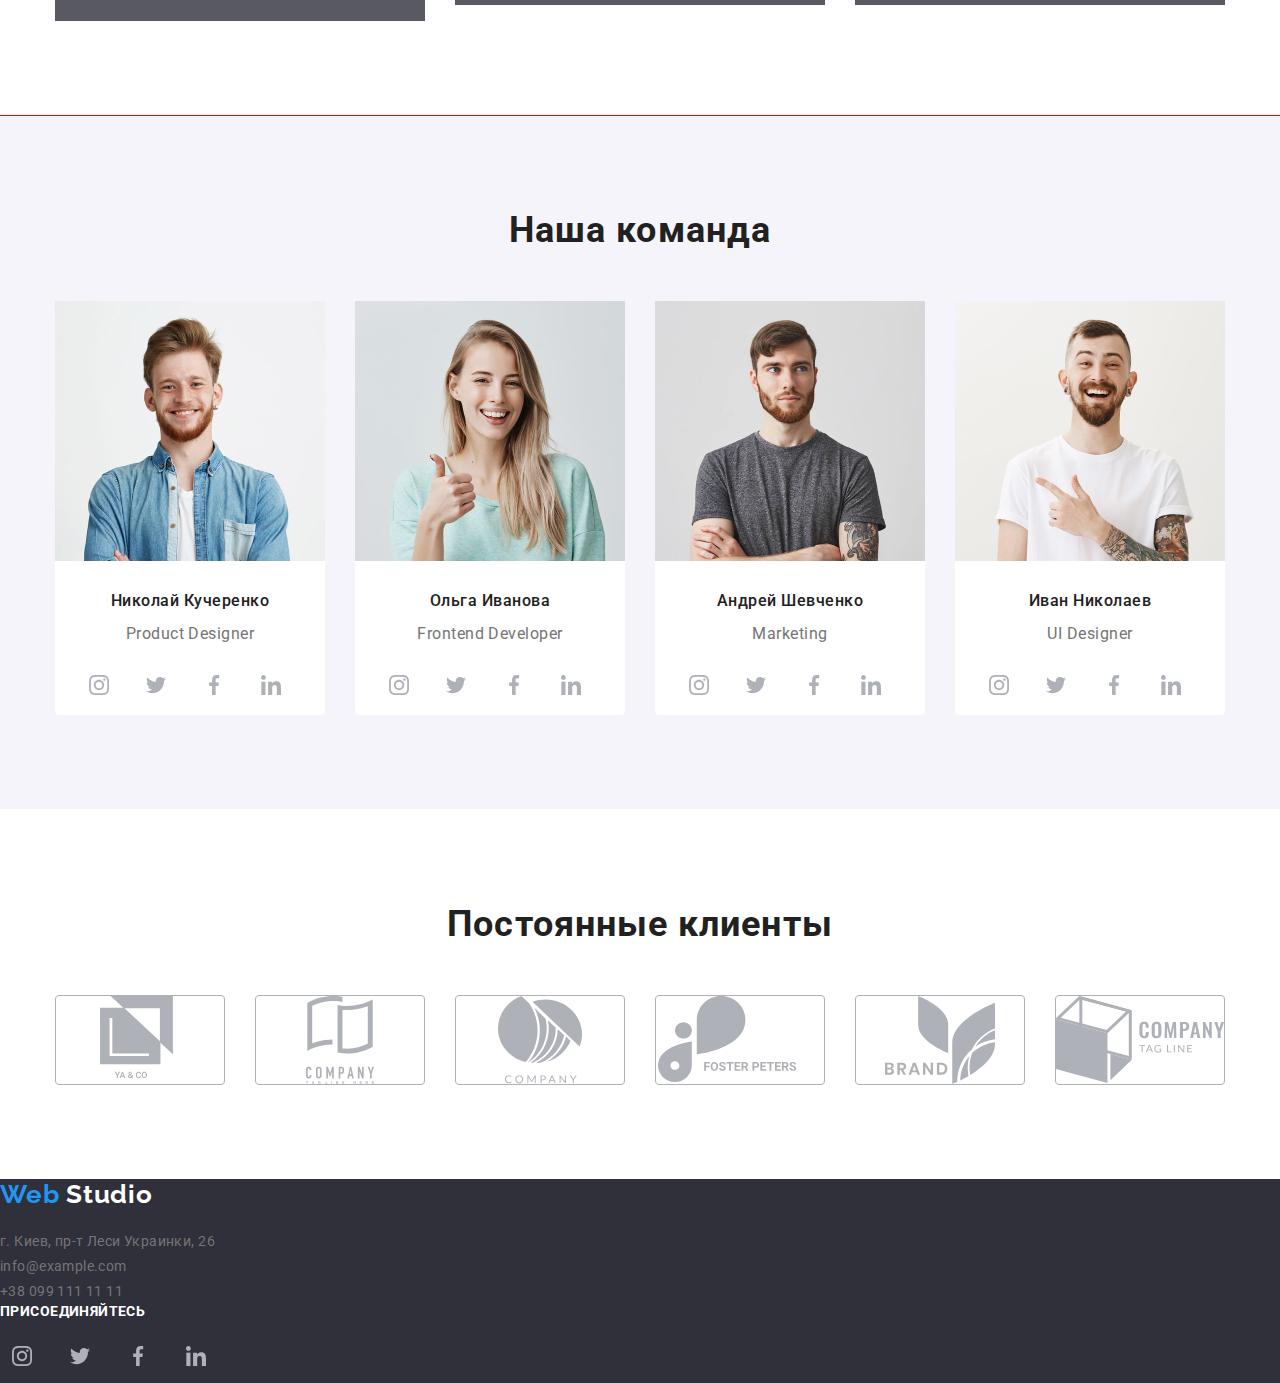
==== commit 948b486f: "футер" ====
--- a/index.html
+++ b/index.html
@@ -11,36 +11,40 @@
 <body>
     <!--шапка-->
     <header class="hat">
-        <div class="container">
-            <nav>
+        <div class="header flexbox">
+        <nav class="navigation">
+            <div class="hat-logo">
                 <a class="logo" href="./index.html"> 
                     <span class="logo-web" lang="en">Web</span> Studio
                 </a>
+            </div>
+            <!-- <div class="hat-link"> -->
                 <ul class="site-nav">
-                    <li><a class="site-nav-link current" href="./index.html">Студия</a></li>
+                    <li><a class="site-nav-link current " href="./index.html">Студия</a></li>
                     <li><a class="site-nav-link" href="./portfolio.html">Портфолио</a></li>
                     <li><a class="site-nav-link" href="">Контакты</a></li>
                 </ul>
-            </nav>
+            <!-- </div> -->
+        </nav>
                 <ul class="contacts">
-                    <li class="contacts-list"><img src="./image/envelope(hover).svg" alt="конверт">
+                    <li class="contacts-mail"><img src="./image/envelope(hover).svg" alt="конверт">
                         <a href="mailto:info@devstudio.com">info@devstudio.com</a></li>
-                    <li class="contacts-list"><img src="./image/smartphone.svg" alt="смартфон">
+                    <li class="contacts-tel"><img src="./image/smartphone.svg" alt="смартфон">
                         <a href="tel:+380961111111">+38 096 111 11 11</a></li>
                 </ul>
-        </div>
+        </div>    
     </header>
     <!--главный контент-->
     <main>
         <section class="hero">
             <div class="container">
-                <h1 class="main-title">Эффективные решения<br>для вашего бизнеса</h1>
-                <a class="button" href="">Заказать услугу</a>       
+                <h1 class="hero-title">Эффективные решения<br>для вашего бизнеса</h1>
+                <a class="hero-button" href="">Заказать услугу</a>       
             </div>
         </section>
         <!--секция 1 - наши особенности-->
-        <section class="features">
-            <div class="container">
+        <section class="section">
+            <div class="container features">
                 <h2 class="features-title">Особенности</h2>
                 <ul class="features-item">
                     <li><img src="./image/antenna1.svg" alt="антена"></li>
@@ -65,28 +69,28 @@
             </div>
         </section>
         <!--секция 2 - чем мы занимаемся-->
-        <section>
-            <div class="container">
+        <section class="section">
+            <div class="container work">
                 <h2 class="work-title">Чем мы занимаемся</h2>
-                <ul class="work-list">
-                    <li>
-                        <img src="./image/nout.jpg" alt="ноутбук">
-                        <a href="">Десктопные приложения</a>
-                    </li>
-                    <li>
-                        <img src="./image/smartphone.jpg" alt="смартфоны">
-                        <a href="">Мобильные приложения</a>
-                    </li>
-                    <li>
-                        <img src="./image/monitor.jpg" alt="монитор">
-                        <a href="">Дизайнерские решения</a>
-                    </li>   
-                </ul>
+                    <ul class="work-list">
+                        <li>                           
+                            <img src="./image/nout.jpg" alt="ноутбук">
+                            <a href="">Десктопные приложения</a>
+                        </li>
+                        <li>
+                            <img src="./image/smartphone.jpg" alt="смартфоны">
+                            <a href="">Мобильные приложения</a>
+                        </li>
+                        <li>
+                            <img src="./image/monitor.jpg" alt="монитор">
+                            <a href="">Дизайнерские решения</a>
+                        </li>   
+                    </ul>
             </div>
         </section>
         <!--секция 3 - наша команда-->
         <section class="team">
-            <div class="container">
+            <div class="container our-team">
                 <h2 class="team-title">Наша команда</h2>
                 <ul class="team-list">
                 <li>
@@ -168,7 +172,7 @@
         </section>
         <!--секция 4 - постоянные клиенты-->
         <section class="clients">
-            <div class="container-clients">
+            <div class="container clients">
                 <h2 class="clients-title">Постоянные клиенты</h2>
                 <ul class="client-list">
                     <li>
--- a/css/styles-index.css
+++ b/css/styles-index.css
@@ -18,6 +18,7 @@
     --background-secondary-color: #f5f4fa;
     --background-third-color: rgba(47, 48, 58, 0.8);
     --background-footer: #2F303A;
+    --rectangle-color: #AFB1B8;
     }
 
 body {
@@ -27,19 +28,37 @@
     margin: 0;
 }
 
-.container {
-    outline: 1px solid green;
+.header {
     width: 1200px;
-    padding: 94px 15px;
+    padding-left: 15px;
+    padding-right: 15px;
     margin-left: auto;
     margin-right: auto;
-
+    outline: 1px solid red;
 }
 
 .hat {
     background-color: var(--background-color);
 }
 
+.hat-logo {
+    width: 170px;
+    padding-top: 25px;
+    padding-bottom: 25px;
+    margin-right: 85px;
+}
+
+.hat-link {
+    width: 370px;
+    padding-top: 32px;
+    padding-bottom: 32px;
+}
+
+/* .hat-contacts {
+    width: 370px;
+    padding: 32px 0;
+} */
+
 /* оформление логотипа */
 .logo {
     text-decoration: none;
@@ -54,23 +73,36 @@
 .logo-web {
     color: var(--accent-color);
 }
+
+/* оформление логотипа в футере */
 .logo-studio {
     color: var(--white-text-color);
 }
 
 /* навигация сайта */
+.navigation {
+    display: flex;
+    margin-right: auto;
+}
 .site-nav {
-    list-style: none;
+    display: flex;
+    align-items: center;
+    list-style: none;
+    margin: 0;
+    padding: 0;
 }
 
 .site-nav-link {
-   
     font-weight: 500;
     font-size: 14px;
     line-height: 1.14;
     letter-spacing: 0.02em;
     color: var(--secondary-text-color);
     text-decoration: none;
+}
+
+.site-nav li:not(:last-child) {
+    margin-right: 50px;
 }
 
 .site-nav-link:hover,
@@ -89,7 +121,18 @@
 
 /* контакты: почта, телефон */
 .contacts {
-    list-style: none;
+    display: flex;
+    justify-content: flex-end;
+    align-items: center;
+    list-style: none;
+    margin: 0;
+    padding: 0;
+}
+
+.flexbox {
+    display: flex;
+    justify-content: flex-end;
+    align-items: center;
 }
 
 .contacts a{
@@ -101,6 +144,10 @@
     color: var(--primary-text-color);
 }
 
+.contacts-mail {
+    margin-right: 30px;
+}
+
 .contacts a:hover,
 .contacts a:focus {
     font-weight: 500;
@@ -111,14 +158,20 @@
 }
 
 /* главный контент */
+.container {
+    width: 1200px;
+    padding-left: 15px;
+    padding-right: 15px;
+    margin-left: auto;
+    margin-right: auto;
+}
 .hero {
-    display: block;
+    margin-top: 200px;
     text-align: center;
-    background-color: greenyellow;
-    outline: 1px solid green;
-}
-
-.main-title {
+    /* outline: 1px solid red; */
+}
+
+.hero-title {
     font-weight: 900;
     font-size: 44px;
     line-height: 1.36;
@@ -126,13 +179,15 @@
     text-transform: uppercase;
     color: var(--primary-text-color);
     width: 696px;
-    outline: 1px solid green;
-    margin-top: 0;
+    /* outline: 1px solid green; */
+    margin: auto;
+    margin-top: 0px;
     margin-bottom: 30px;
 }
 
 /* button */
-.button {
+.hero-button {
+    display: inline-block;
     text-decoration: none;
     color: var(--background-color);
     background-color: var(--accent-color);
@@ -143,23 +198,40 @@
     border: 2px; 
     border-radius: 4px;
     width: 200px;
+    margin-bottom: 200px;
     
 }
 
 /* наши особенности */
-.features {
-    margin: 0;
+.section {
+    /* margin-top: 0;
+    margin-left: auto;
+    margin-right: auto;
+    padding: 94px 15px;
+    width: 1200px; */
+    outline: 1px solid red;
+}
+
+.container.features {
+    padding-top: 94px;
+    padding-bottom: 94px;
 }
 
 .features-item {
     display: inline-block;
-    width: 270px;
+    /* display: flex;
+    flex-direction: column; */
+    width: 267px;
     margin-top: 0;
     margin-bottom: 0px;
     padding: 0;
 }
 
-.features li {
+.container .features-item:not(:last-child) {
+    margin-right: 30px;
+}
+
+.container li {
     list-style: none; 
 }
 
@@ -173,7 +245,7 @@
     padding: 25px 100px;
 }
 
-.features .title {
+.container .title {
     font-weight: 700;
     font-size: 14px;
     line-height: 1.14;
@@ -184,7 +256,7 @@
     margin-bottom: 10px;
 }
 
-.features .description {
+.container .description {
     
 font-size: 14px;
 line-height: 1.71;
@@ -195,8 +267,13 @@
 }
 
 /* чем мы занимаемся */
+.work {
+    padding-bottom: 94px;
+}
+
 .work-list {
-    /* display: inline-block; */
+    display: flex;
+    justify-content: space-between;
     width: 370px;
     list-style: none;
     margin: 0;
@@ -206,10 +283,10 @@
 .work-title {
     font-weight: 700;
     font-size: 35px;
-    line-height: 1.17px;
     text-align: center;
     letter-spacing: 0.03em;
     color: var(--secondary-text-color);
+    margin: auto;
     margin-top: 0;
     margin-bottom: 50px;
     width: 376px;
@@ -217,6 +294,8 @@
 }
 
 .work-list a {
+    display: inline-block;
+    width: 370px;
     text-decoration: none;
     font-weight: 700;
     font-size: 14px;
@@ -227,12 +306,21 @@
     color: var(--white-text-color);
     background-color: var(--background-third-color);
     padding: 27px 82px 27px 83px;
-
-}
+}
+
+.work-list img {
+    display: block;
+}
+
+.work-list li:not(:last-child) {
+    margin-right: 30px;
+}
+
 
 /* наша команда */
 .team {
-    width: 1600px;
+    padding-top: 94px;
+    padding-bottom: 94px;
     background-color: var(--background-secondary-color);
 }
 
@@ -248,23 +336,34 @@
 }
 
 .team-list {
-    display: inline-block;
-    list-style: none;
-    margin: 0;
-    padding: 0;
-}
+    display: flex;
+    list-style: none;
+    margin: 0;
+    padding: 0;
+}
+
+.team-list li:not(:last-child) {
+    margin-right: 30px;
+}
+
 
 .team-list .description {
     width: 270px;
     padding-top: 30px;
     text-align: center;
     background-color: var(--background-color);
+    border-radius: 0 0 4px 4px;
+}
+
+.team-list>li img {
+    display: block;
 }
 
 .team-list .description a {
     text-decoration: none;
 }
 .team-list .description img {
+    display: inline-block;
     padding: 12px;
     margin-right: 10px;
 }
@@ -281,19 +380,19 @@
 
 .position {
     font-size: 16px;
-    line-height: 1.19px;
     letter-spacing: 0.03em;
     color: var(--primary-text-color);
     margin-top: 0;
     margin-bottom: 16px;
 }
 /* постоянные клиенты */
-.clients {
-    padding: 94px 215px;
+/* .clients {
+    padding: 94px 215px;S
     width: 1600px;
-}
-.container-clients {
-    width: 1200px;
+} */
+.container.clients {
+    padding-top: 94px;
+    padding-bottom: 94px;
 }
 .clients-title {
     font-weight: 700;
@@ -307,17 +406,27 @@
 }
 
 .client-list {
-    list-style: none;
-    padding: 0;
-    margin: 0;
-}
+    display: flex;
+    align-items: center;
+    list-style: none;
+    padding: 0;
+    margin: 0;
+    /* margin-right: 30px; */
+
+}
+
 .rectangle {
-    display: inline-block;
-    border: 1px solid #AFB1B8;
+    display: flex;
+    justify-content: center;
+    border: 1px solid;
+    border-color: var(--rectangle-color);
     border-radius: 4px;
     width: 170px;
     height: 90px;
-    text-align: center;
+}
+
+.client-list li:not(:last-child) {
+    margin-right: 30px;
 }
 
 /* подвал */
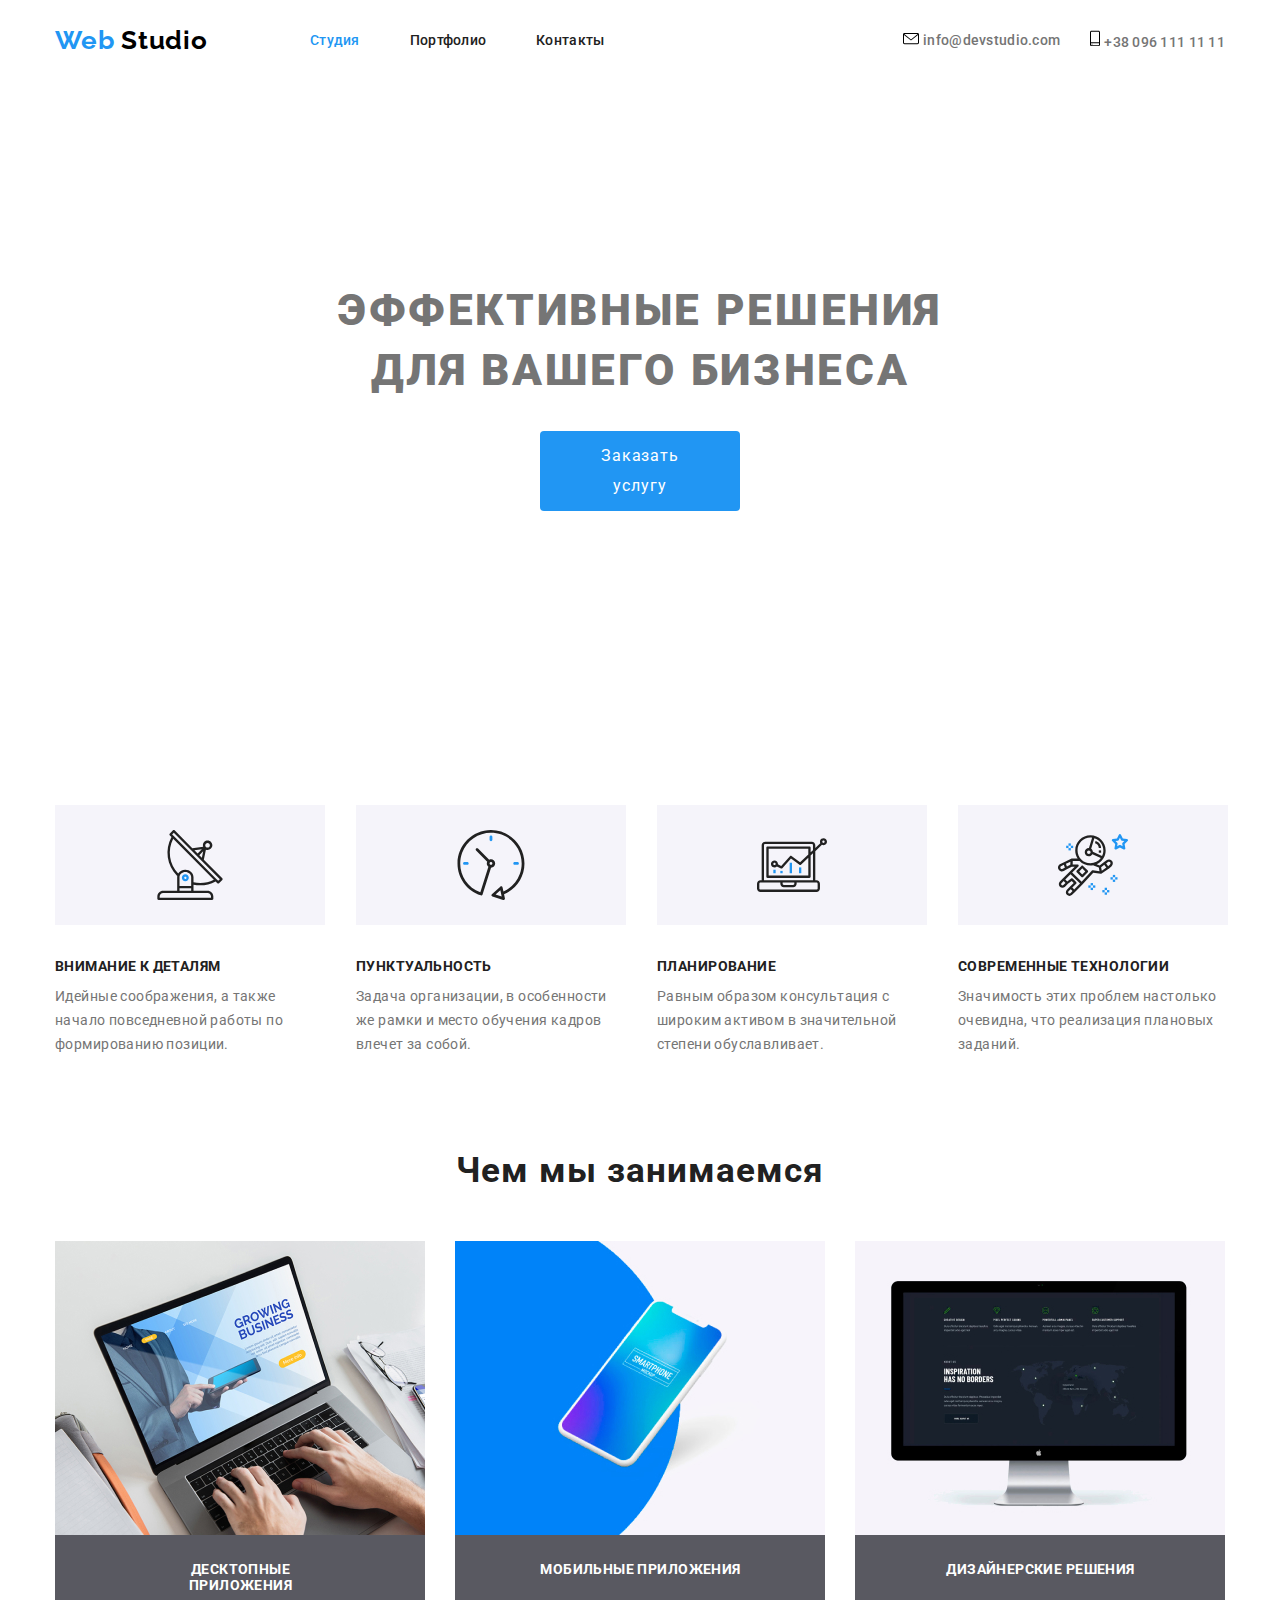
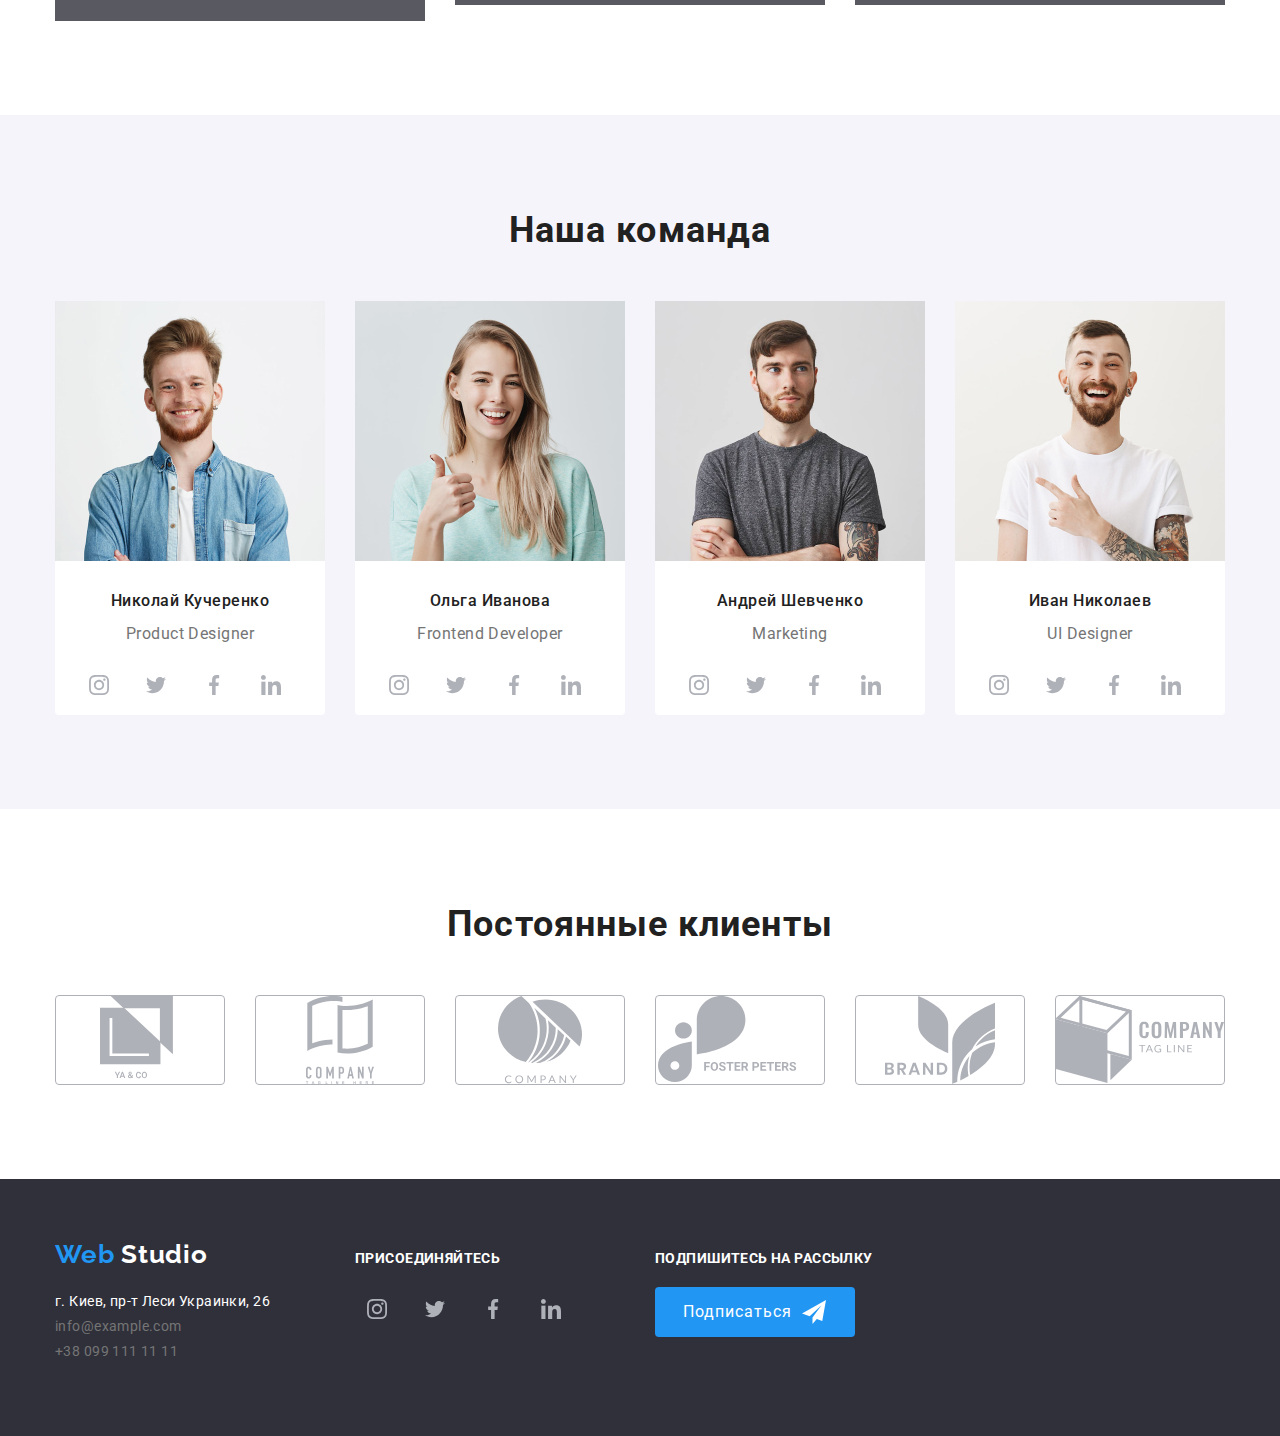
==== commit 70907718: "HW3-Done" ====
--- a/index.html
+++ b/index.html
@@ -11,7 +11,7 @@
 <body>
     <!--шапка-->
     <header class="hat">
-        <div class="header flexbox">
+        <div class="container flexbox">
         <nav class="navigation">
             <div class="hat-logo">
                 <a class="logo" href="./index.html"> 
@@ -211,37 +211,46 @@
     </main>
     <!--подвал--> 
     <footer class="footer">
-        <div class="footer-address">
-            <a class="logo" href="./index.html"> 
-                <span class="logo-web" lang="en">Web</span>
-                <span class="logo-studio"> Studio</span>
-            </a>
-                <address class="address">
-                    г. Киев, пр-т Леси Украинки, 26
-                    <br>
-                    <a href="mailto:info@example.com">info@example.com</a>
-                    <br>
-                    <a href="tel:+380991111111">+38 099 111 11 11</a>
-                </address>
-        </div>
-        <div class="network">
-            <h3 class="network-title">присоединяйтесь</h3>
-            <ul class="network-links">                
-                <li>
-                    <a href="">
-                        <img src="./image/instagram2.svg" alt="логотип инстаграм">
-                    </a>
-                    <a href="">
-                        <img src="./image/twitter1.svg" alt="логотип твитер">
-                    </a>
-                    <a href="">
-                        <img src="./image/facebook1.svg" alt="логотип фейсбук">
-                    </a>
-                    <a href="">
-                        <img src="./image/linkedin1.svg" alt="логотип линкедин">
-                    </a>
-                </li> 
-            </ul>
+        <div class="container footer">
+            <div class="footer-address">
+                <a class="logo" href="./index.html"> 
+                    <span class="logo-web" lang="en">Web</span>
+                    <span class="logo-studio"> Studio</span>
+                </a>
+                    <address class="address">
+                        г. Киев, пр-т Леси Украинки, 26
+                        <br>
+                        <a href="mailto:info@example.com">info@example.com</a>
+                        <br>
+                        <a href="tel:+380991111111">+38 099 111 11 11</a>
+                    </address>
+            </div>
+            <div class="network">
+                <h3 class="network-title">присоединяйтесь</h3>
+                <ul class="network-links">                
+                    <li>
+                        <a class="network-links-image" href="">
+                            <img src="./image/instagram2.svg" alt="логотип инстаграм">
+                        </a>
+                        <a class="network-links-image" href="">
+                            <img src="./image/twitter1.svg" alt="логотип твитер">
+                        </a>
+                        <a class="network-links-image" href="">
+                            <img src="./image/facebook1.svg" alt="логотип фейсбук">
+                        </a>
+                        <a class="network-links-image" href="">
+                            <img src="./image/linkedin1.svg" alt="логотип линкедин">
+                        </a>
+                    </li> 
+                </ul>
+            </div>
+            <div class="subscribe">
+                <h3 class="subscribe-title">Подпишитесь на рассылку</h3>
+                <button class="subscribe-button">Подписаться
+                    <img src="./image/icon-telegram.svg" alt="логотип телеграм">
+                </button>
+                
+            </div>
         </div>    
     </footer>
 </body>
--- a/css/styles-index.css
+++ b/css/styles-index.css
@@ -28,13 +28,21 @@
     margin: 0;
 }
 
-.header {
+/* .header {
     width: 1200px;
     padding-left: 15px;
     padding-right: 15px;
     margin-left: auto;
     margin-right: auto;
     outline: 1px solid red;
+} */
+
+.container {
+    width: 1200px;
+    margin-left: auto;
+    margin-right: auto;
+    padding-left: 15px;
+    padding-right: 15px;
 }
 
 .hat {
@@ -158,13 +166,7 @@
 }
 
 /* главный контент */
-.container {
-    width: 1200px;
-    padding-left: 15px;
-    padding-right: 15px;
-    margin-left: auto;
-    margin-right: auto;
-}
+
 .hero {
     margin-top: 200px;
     text-align: center;
@@ -203,15 +205,6 @@
 }
 
 /* наши особенности */
-.section {
-    /* margin-top: 0;
-    margin-left: auto;
-    margin-right: auto;
-    padding: 94px 15px;
-    width: 1200px; */
-    outline: 1px solid red;
-}
-
 .container.features {
     padding-top: 94px;
     padding-bottom: 94px;
@@ -290,7 +283,7 @@
     margin-top: 0;
     margin-bottom: 50px;
     width: 376px;
-    outline: 1px solid green;
+    /* outline: 1px solid green; */
 }
 
 .work-list a {
@@ -432,17 +425,26 @@
 /* подвал */
 .footer {
     background-color:var(--background-footer);
-    width: 1600px;
+}
+
+.container.footer {
+    display: flex;
+
 }
 
 .footer-address {
     margin: 0;
     width: 270px;
+    padding: 60px 0;
+    margin-right: 30px;
+
 }
 
 .network {
     margin: 0;
     width: 270px;
+    padding: 72px 0 100px;
+    margin-right: 30px;
 }
 .address {
     font-style: normal;
@@ -450,7 +452,9 @@
     line-height: 1.71;
     letter-spacing: 0.03em;
     padding-top: 20px;
-}
+    color: var(--white-text-color);
+}
+
 .address a {
     text-decoration: none;
     font-size: 14px;
@@ -467,7 +471,7 @@
     text-transform: uppercase;
     color: var(--white-text-color);
     margin-top: 0;
-    margin-bottom: 20;
+    margin-bottom: 20px;
 }
 
 .network-links {
@@ -481,44 +485,129 @@
 }
 .network-links img {
     padding: 12px;
+}
+
+.network-links-image:not(:last-child) {
     margin-right: 10px;
 }
+
+.subscribe {
+    width: 570px;
+    padding: 72px 0 94px ;
+}
+
+.subscribe-title {
+    font-weight: 700;
+    font-size: 14px;
+    line-height: 1.14;
+    letter-spacing: 0.03em;
+    text-transform: uppercase;
+    color: var(--white-text-color);
+    margin: 0 0 20px;
+}
+ .subscribe-button {
+    display: flex;
+    color: var(--background-color);
+    background-color: var(--accent-color);
+    font-size: 16px;
+    line-height: 30px;
+    padding: 10px 28px;
+    letter-spacing: 0.06em;
+    border: 2px; 
+    border-radius: 4px;
+    width: 200px;
+    cursor: pointer;
+ }
+
+ .subscribe-button img {
+     margin-left: 10px;
+ }
+
+
 /* главный контент портфолио */
 
 .filter {
-    visibility: hidden;
+    display: none;
+    /* visibility: hidden; */
 }
 
 .filter-button {
-    list-style: none;
+    display: flex;
+    justify-content: center;
+    padding: 93px 0 34px;
+    margin: auto;
+    /* list-style: none; */
+}
+
+.filter-list:not(:last-child) {
+    margin-right: 8px;
 }
 
 .filter-button button {
     font-weight: 500;
     font-size: 16px;
     line-height: 1.625;
-    text-align: left;
     letter-spacing: 0.03em;
     color: var(--secondary-text-color);
-    background-color: transparent;
+    background-color: var(--background-secondary-color);
+    border-radius: 4px;
+    border-color: transparent;
+    padding: 6px 22px;
+}
+
+.filter-button button:hover,
+.filter-button button:focus {
+    background-color: var(--accent-color);
+    color: var(--white-text-color);
+    cursor: pointer;
+}
+
+button.current {
+    background-color: var(--accent-color);
+    color: var(--white-text-color);
+    cursor: pointer;
 }
 
 /* список проектов */
 
-.projects {
+.projects { 
+    display: flex;
+    flex-wrap: wrap;
+    margin: auto;
+    padding: 0 0 94px;
     list-style: none;
 }
 
+.projects-list {
+    width: 370px;
+    margin-right: 30px;
+    margin-bottom: 30px;
+}
+
+.projects-list:nth-child(3n) {
+    margin-right: 0;
+}
+
+.projects-list:nth-last-child(-n + 3) {
+    margin-bottom: 0;
+}
+
+.projects-list img {
+    display: block;
+}
+
 .projects a {
     text-decoration: none;
 }
 
-.projects .title {
+.projects-title {
     font-weight: 700;
     font-size: 18px;
     line-height: 2;
     letter-spacing: 0.06em;
     color: var(--secondary-text-color);
+    margin: 0 0 4px; 
+    padding: 0;
 }
 
 .projects .description {
@@ -526,13 +615,22 @@
     line-height: 1.875;
     letter-spacing: 0.03em;
     color: var(--primary-text-color);
+    margin: 0;
+    padding: 0;
 }
 
 .projects .details {
+    display: none;
     font-size: 18px;
     line-height: 1.56;
     letter-spacing: 0.03em;
     color: var(--white-text-color);
     /* цвет фона удалить после позиционирования */
-    background-color: var(--primary-text-color);
+    background-color: var(--accent-color);
+    margin: 0;
+    padding: 0;
+}
+
+.projects-item {
+    padding: 20px 24px;
 }